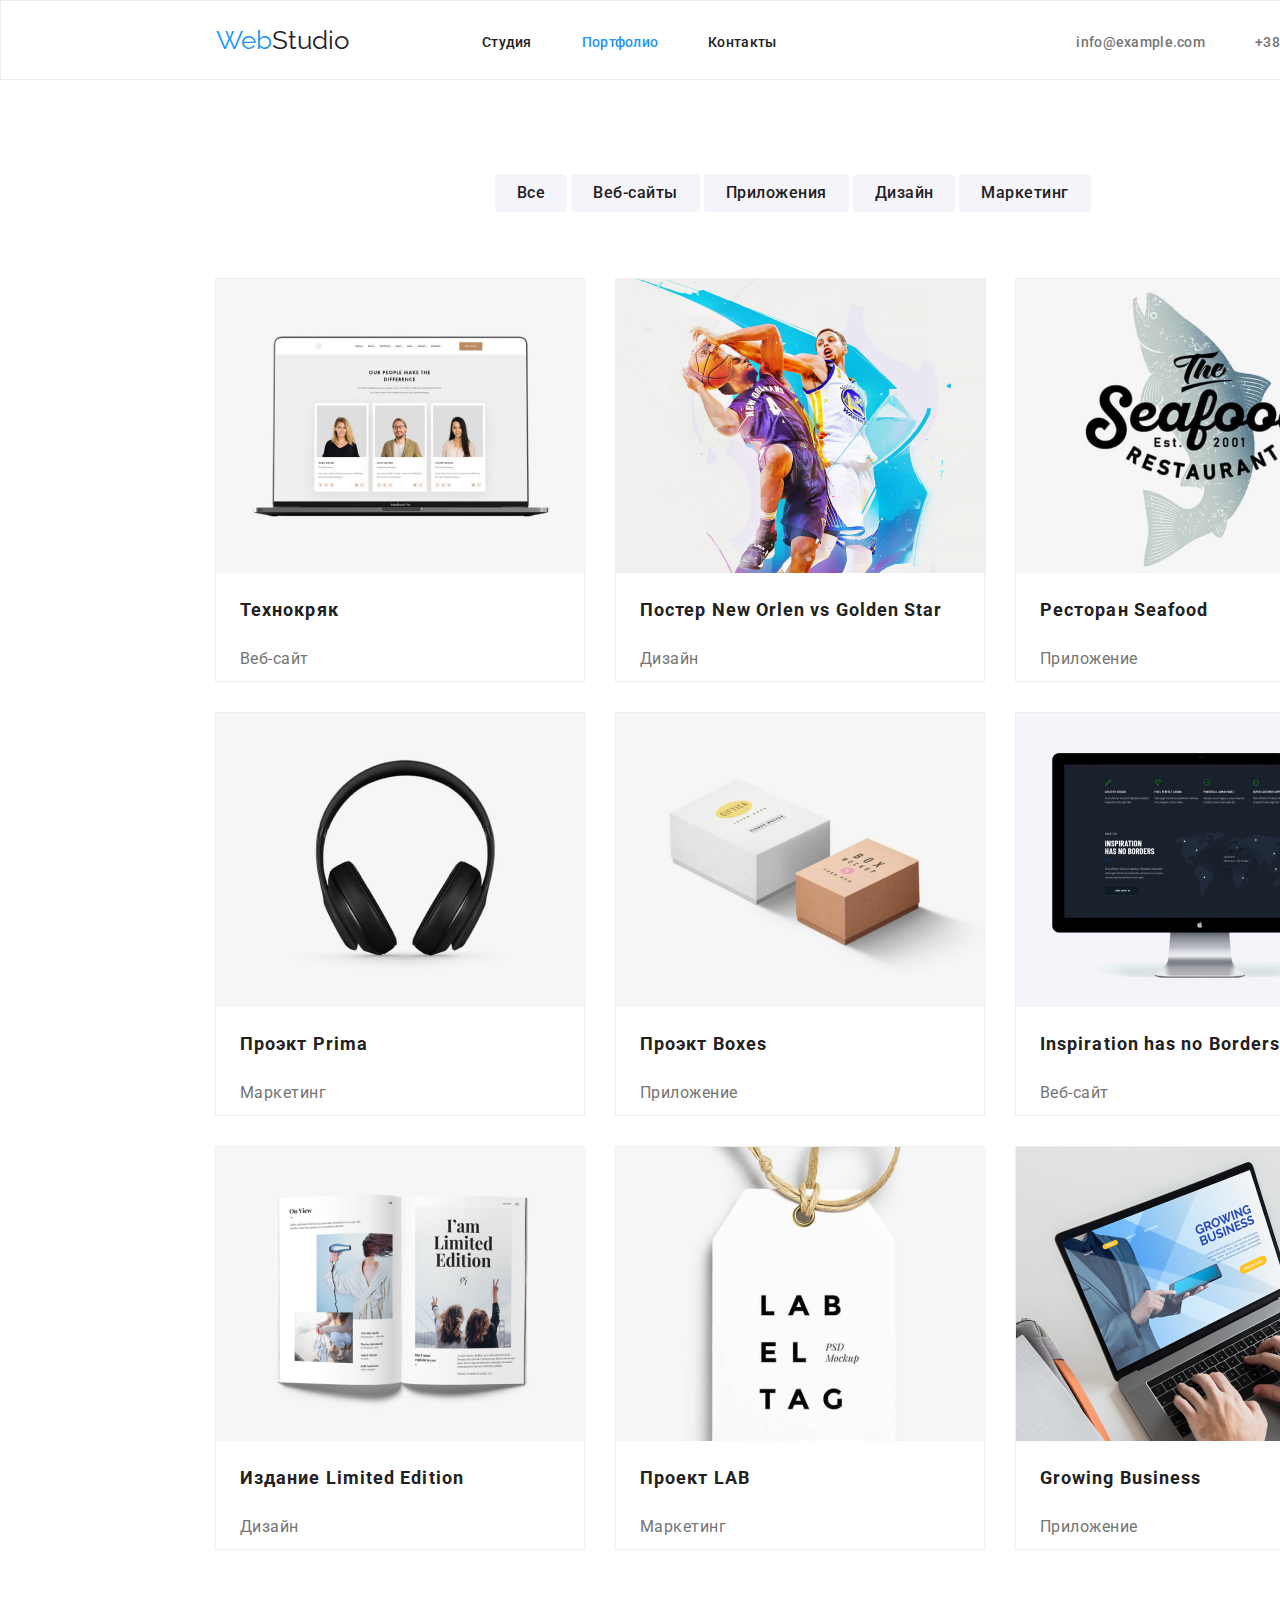
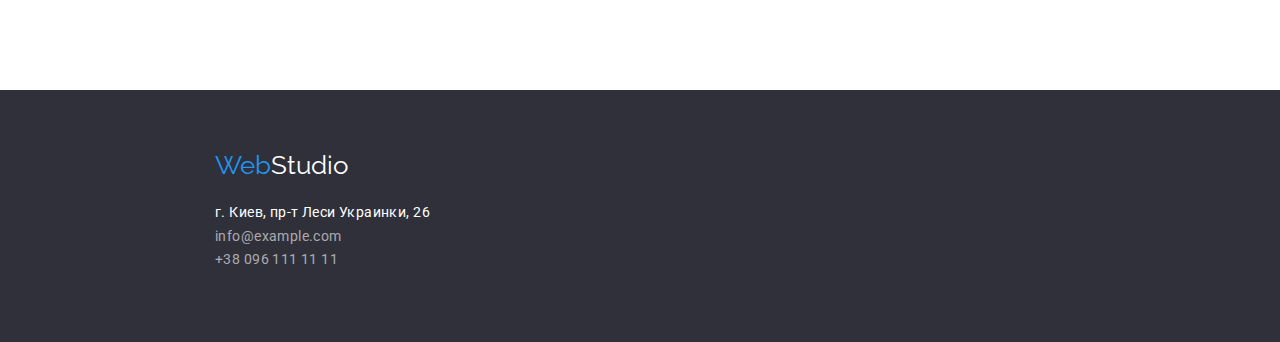
==== portfolio.html @ 8dfb70b3 "Initial commit" ====
<!DOCTYPE html>
<html lang="en">
<head>
    <meta charset="UTF-8">
    <meta http-equiv="X-UA-Compatible" content="IE=edge">
    <meta name="viewport" content="width=device-width, initial-scale=1.0">
    <title>Портфоліо</title>
    <link rel="stylesheet" href="https://cdnjs.cloudflare.com/ajax/libs/modern-normalize/1.0.0/modern-normalize.min.css" />
    <link rel="preconnect" href="https://fonts.googleapis.com">
    <link rel="preconnect" href="https://fonts.gstatic.com" crossorigin>
    <link href="https://fonts.googleapis.com/css2?family=Raleway:wght@700&family=Roboto:wght@400;500;700;900&display=swap"  rel="stylesheet">
    <link rel="stylesheet" href="./css/styles.css">

   </head>


<body>
    <header>
        <nav class="page-nav">
                <a href="" class="page-nav-logo"><span class="logo-web">Web</span><span
                        class="logo-studio">Studio</span></a>
    
                <ul class="nav-list list">
                    <li> <a href="./index.html" class="link">Студия</a></li>
                    <li> <a href="" class="link accent">Портфолио</a></li>
                    <li> <a href="" class="link">Контакты</a></li>
                </ul>
        </nav>
                <ul class="page-header-registration list">
                    <li><a href="mailto:info@example.com" class="mail">info@example.com</a></li>
                    <li><a href="tell:+380961111111" class="tell">+38 096 111 11 11</a></li>
                </ul>
    
    </header>

    <main class="portfolio-main">
       <section>
           <h1 hidden>Портфолио</h1>
        <div class="nav">
            <button type="button" class="nav-button">Все</button>
            <button type="button" class="nav-button">Веб-сайты</button>
            <button type="button" class="nav-button">Приложения</button>
            <button type="button" class="nav-button">Дизайн</button>
            <button type="button" class="nav-button">Маркетинг</button>
        </div>

        <ul class="project-cards list">
                <li>
                <div class="project">
                    <img class="project-photo" src="./images/project1.jpg" alt="Технокряк" width="370" height="294">
                    <h2 class="project-name">Технокряк</h2>
                    <p class="project-about">Веб-сайт</p>
                </div>
                </li>
                <li>
                <div class="project">
                    <img class="project-photo" src="./images/project2.jpg" alt="Poster" width="370" height="294">
                    <h2 class="project-name">Постер New Orlen vs Golden Star</h2>
                    <p class="project-about">Дизайн</p>
                </div>
                </li>
                <li>
                <div class="project">
                    <img class="project-photo" src="./images/project3.jpg" alt="Seafood" width="370" height="294">
                    <h2 class="project-name">Ресторан Seafood</h2>
                    <p class="project-about">Приложение</p>
                </div>
                </li>
                <li>
                <div class="project">
                    <img class="project-photo" src="./images/project4.jpg" alt="Prima" width="370" height="294">
                    <h2 class="project-name">Проэкт Prima</h2>
                    <p class="project-about">Маркетинг</p>
                </div>
                </li>
                <li>
                <div class="project">
                    <img class="project-photo" src="./images/project5.jpg" alt="Boxes" width="370" height="294">
                    <h2 class="project-name">Проэкт Boxes</h2>
                    <p class="project-about">Приложение</p>
                </div>
                </li>
                <li>
                <div class="project">
                    <img class="project-photo" src="./images/project6.jpg" alt="Borders" width="370" height="294">
                    <h2 class="project-name">Inspiration has no Borders</h2>
                    <p class="project-about">Веб-сайт</p>
                </div>
                </li>
                <li>
                <div class="project">
                    <img class="project-photo" src="./images/project7.jpg" alt="Limited Edition" width="370" height="294">
                    <h2 class="project-name">Издание Limited Edition</h2>
                    <p class="project-about">Дизайн</p>
                </div>
                </li>
                <li>
                <div class="project">
                    <img class="project-photo" src="./images/project8.jpg" alt="Lab" width="370" height="294">
                    <h2 class="project-name">Проект LAB</h2>
                    <p class="project-about">Маркетинг</p>
                </div>
                </li>
                <li>
                <div class="project">
                    <img class="project-photo" src="./images/project9.jpg" alt="Growing Business" width="370" height="294">
                    <h2 class="project-name">Growing Business</h2>
                    <p class="project-about">Приложение</p>
                </div>
                </li>
            </ul>
        </section>
    </main>

    <footer>
        <div class="footer">
            <div class="footer-logo">
                <a href="" class="page-nav-logo"><span class="logo-web">Web</span><span
                        class="logo-studio-footer">Studio</span></a>
            </div>
            <address>
                <ul class="footer-list list">
                    <li class="footer-list-adress"><a href="address">г. Киев, пр-т Леси Украинки, 26</a></li>
                    <li class="footer-list-mail"><a href="mailto:info@example.com">info@example.com</a></li>
                    <li class="footer-list-tell"><a href="tel:+380961111111">+38 096 111 11 11</a></li>
                </ul>
            </address>
        </div>
    
    </footer>

</body>
</html>
---- css/styles.css ----
:root {
    --primary-text-color: #757575;
    --title-text-color: #212121;
    --accent-color: #2196f3;
    --bj-color: #ffffff;
    --bj-hero: #2f303a;
    --bj-about: #e5e5e5;
    --bj-team: #f5f4fa;
}

body {
    font-family: "Roboto", sans-serif;
}

header {
    box-sizing: border-box;
    width: 1600px;
    height: 80px;
    border: 1px solid #ECECEC;
    background-color: var(--bj-color);
}

.header:hover,
.header:active,
.hero:focus {
    color: #2196f3;
}

.page-nav {
    display: flex;
    float: left;
}

.logo-web {
    font-family: "Raleway", sans-serif;
    font-size: 26px;
    line-height:1.2;
    color: var(--accent-color);
}

.logo-studio {
    font-family: "Raleway", sans-serif;
    font-size: 26px;
    line-height:1.2;
    color: var(--title-text-color);
}

.list {
    list-style: none;
}

.link,
.mail,
.tell {
    text-decoration: none;
}

.link {
    font-weight: 500;
    font-size: 14px;
    line-height: 1.14;
    letter-spacing: 0.02em;
    margin-right: 50px;
    color: var(--title-text-color);
}

.accent {
    color: var(--accent-color);
}

.mail,
.tell {
    font-weight: 500;
    font-size: 14px;
    line-height:1.14;
    letter-spacing: 0.02em;
    color: var(--primary-text-color);
}

.tell {
    margin-right: 215px;
    margin-left: 50px;
}

.mail {
    margin-left: 210px;
}

.nav-list,
.page-header-registration {
    display: flex;
    text-align: center;
    margin: 0px;
    padding-top: 32px;
}

.page-nav-logo {
    margin: 24px 93px 25px 215px;
}

.page-nav-logo:hover,
.nav-list .link:hover,
.page-header-registration .mail:hover,
.page-header-registration .tell:hover {
    color: var(--accent-color);
}

.page-nav-logo:focus,
.nav-list .link:focus,
.page-header-registration .mail:focus,
.page-header-registration .tell:focus {
    color: var(--accent-color);
}

.page-header-registration .mail,
.page-header-registration .tell {
    cursor: pointer;
}

.page-nav-logo {
    text-decoration: none;
}

.nav-list>li {
    text-decoration: none;
}

.hero {
    display: block;
    flex-direction: column;
    width: 1600px;
    height: 600px;
    background-color: var(--bj-hero);
}

.hero-title {
    text-align: center;
    text-transform: uppercase;
    margin-top: 0px;
    padding-top: 200px;
    font-weight: 900;
    font-size: 44px;
    line-height:1.4;
    letter-spacing: 0.06em;
    color: var(--bj-color);
}

.hero-button {
    width: 200px;
    height: 50px;
    left: 700px;
    top: 430px;
    width: 200px;
    height: 50px;
    margin: 30px 700px 200px 700px;
    border-radius: 4px;
    background: var(--accent-color);
    font-weight: 700;
    font-size: 16px;
    line-height:1.9;
    text-align: center;
    color: var(--bj-color);
}

.hero-button:hover {
    cursor: pointer;
}

.hero-button:focus {
    border-color: var(--bj-color);
}

.about {
    background-color: var(--bj-about);
}

.specifics {
    padding-bottom: 94px;
}

.specifics-list {
    box-sizing: border-box;
    width: 1170px;
    height: 101px;
    display: flex;
    padding-left: 215px;
    padding-right: 215px;
    padding-top: 94px;
}

.specifics-section {
    float: left;
    margin-right: 30px;
}

.specifics-title {
    font-weight: 700;
    font-size: 14px;
    line-height: 1.14;
    letter-spacing: 0.03em;
    text-transform: uppercase;
    color: var(--title-text-color);
}

.specifics-text {
    width: 270px;
    height: 75px;
    margin-top: 10px;
    font-size: 14px;
    line-height: 1.7;
    letter-spacing: 0.03em;
    color: var(--primary-text-color);
}

.works {
    box-sizing: border-box;
    width: 1170px;
    height: 386px;
    padding-left: 200px;
}

.works-title {
    font-weight: 700;
    font-size: 36px;
    line-height: 1.2;
    letter-spacing: 0.03em;
    margin-top: 94px;
    margin-bottom: 50px;
    margin-left: 427px;
    color: var(--title-text-color);
}

.works-list {
    display: flex;
    align-items: center;
    margin: 0;
}

.works-img {
    margin: 0;
    margin-right: 30px;
}

.about-team {
    box-sizing: border-box;
    width: 1600px;
    height: 648px;
    background-color: var(--bj-team);
}

.about-team-title {
    font-weight: 700;
    font-size: 36px;
    line-height: 1.2;
    text-align: center;
    letter-spacing: 0.03em;
    color: var(--title-text-color);
    padding-top: 94px;
}

.team-list {
    display: flex;
    align-items: center;
    margin: 0;
    padding-left: 215px;
}

.person-card {
    box-sizing: border-box;
    width: 270px;
    height: 368px;
    background-color: var(--bj-color);
    border-radius: 0px 0px 4px 4px;
    box-shadow: 0px 1px 3px rgba(0, 0, 0, 0.12), 0px 1px 1px rgba(0, 0, 0, 0.14),
        0px 2px 1px rgba(0, 0, 0, 0.2);
    margin-right: 30px;
}

.team-name {
    font-weight: 500;
    font-size: 16px;
    line-height: 1.2;
    text-align: center;
    letter-spacing: 0.03em;
    color: var(--title-text-color);
    margin-top: 30px;
    margin-bottom: 0px;
}

.team-position {
    font-size: 16px;
    line-height: 1.2;
    text-align: center;
    letter-spacing: 0.03em;
    color: var(--primary-text-color);
    margin-top: 10px;
}

.footer {
    box-sizing: border-box;
    width: 1600px;
    height: 252px;
    background-color: var(--bj-hero);
}

.footer-logo {
    padding-top: 60px;
}

.logo-studio-footer {
    font-family: "Raleway", sans-serif;
    font-size: 26px;
    line-height: 1.2;
    color: var(--bj-color);
}

.footer-list {
    margin: 0;
    padding-left: 215px;
    padding-top: 20px;
    text-decoration: none;
}

.footer-list-adress > a{
    font-style: normal;
    font-weight: 400;
    font-size: 14px;
    line-height: 1.7;
    letter-spacing: 0.03em;
    text-decoration: none;
    margin-top: 20px;
    color: var(--bj-color);
    }

.footer-list-mail > a{
    font-style: normal;
    font-weight: 400;
    font-size: 14px;
    line-height: 1.7;    
    letter-spacing: 0.03em;
    color: rgba(255, 255, 255, 0.6);
    text-decoration: none;
    padding-top: 9px;
}

.footer-list-tell > a {
    font-style: normal;
    font-weight: 400;
    font-size: 14px;
    line-height: 1.7;
    letter-spacing: 0.03em;
    color: rgba(255, 255, 255, 0.6);
    text-decoration: none;
    padding-top: 9px;
}

.footer-list-mail > a:hover,
.footer-list-tell > a:hover,
.footer-list-mail > a:focus,
.footer-list-tell > a:focus {
    color: var(--accent-color);
}

.portfolio-main {
    box-sizing: border-box;
    width: 1445px;
    margin: 0px 0px;
    padding-left: 215px;
}

.nav {
    margin: 0;
  padding-top: 94px;
  padding-left: 280px;
  padding-bottom: 50px;
}

.nav-button {
    font-weight: 500;
    font-size: 16px;
    line-height: 1.6;
    text-align: center;
    letter-spacing: 0.03em;
    color: var(--title-text-color);
    background-color: var(--bj-team);
    border-radius: 4px;
    border: none;
    padding: 6px 22px;
}

.nav-button:hover,
.nav-button:focus {
    cursor: pointer;
    color: var(--bj-color);
    background-color: var(--accent-color);
    box-shadow: 0px 3px 1px rgba(0, 0, 0, 0.1),
    0px 1px 2px rgba(0, 0, 0, 0.08),
    0px 2px 2px rgba(0, 0, 0, 0.12);
}

.project-cards {
    box-sizing: border-box;
    width: 1170;
    display: flex;
    flex-wrap: wrap;
    padding-left: 0;
    padding-bottom: 94px;
    display: flex;
}

.project-cards > li {
    padding-right: 30px;
    padding-bottom: 30px;
}

.project {
    box-sizing: border-box;
    width: 370px;
    height: 404px;
    border: 1px solid #EEEEEE;
    background-color: var(--bj-color);
    margin: 0;
    
}

.project-photo {
    margin: 0;
}

.project-name {
    font-weight: 700;
    font-size: 18px;
    line-height: 2;    
    letter-spacing: 0.06em;
    margin-left: 24px;
    color: var(--title-text-color);
}

.project-about {
    font-size: 16px;
    line-height: 1.9;
    letter-spacing: 0.03em;
    color: var(--primary-text-color);
    margin-left: 24px;
}
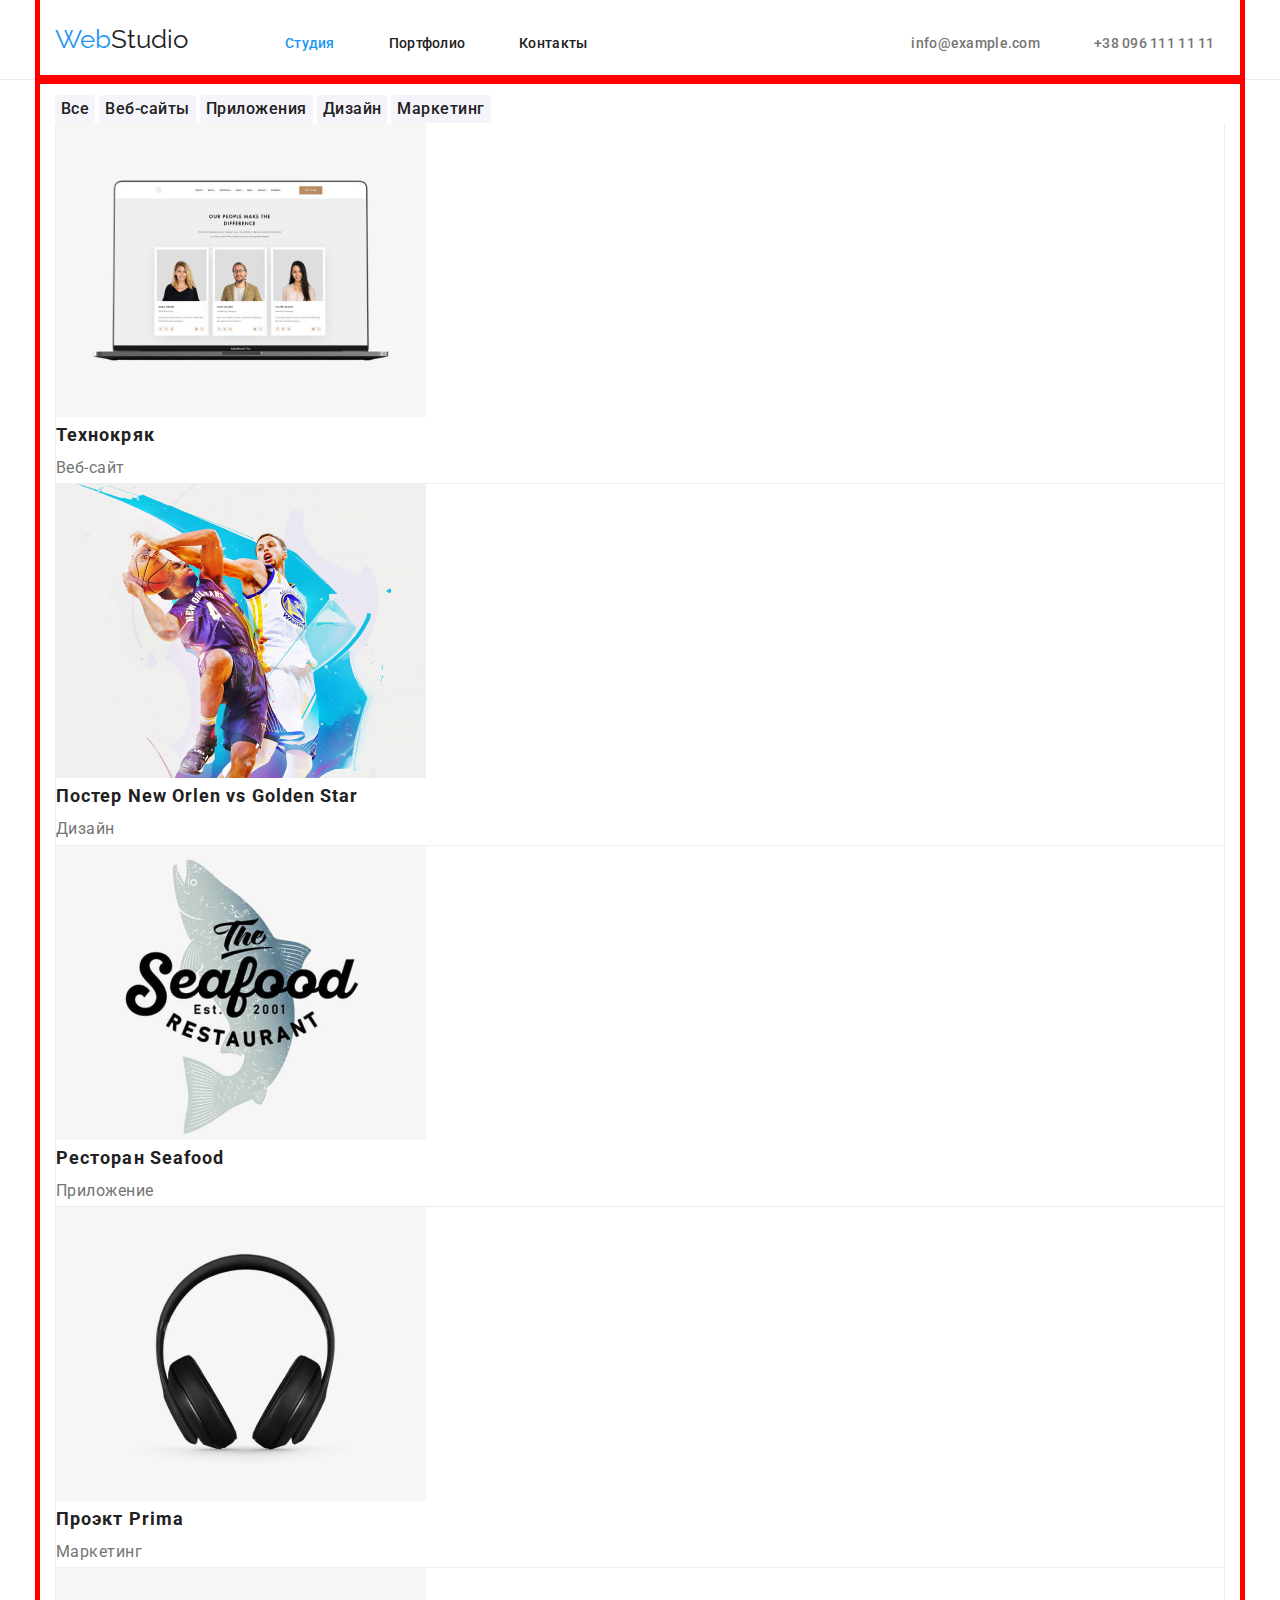
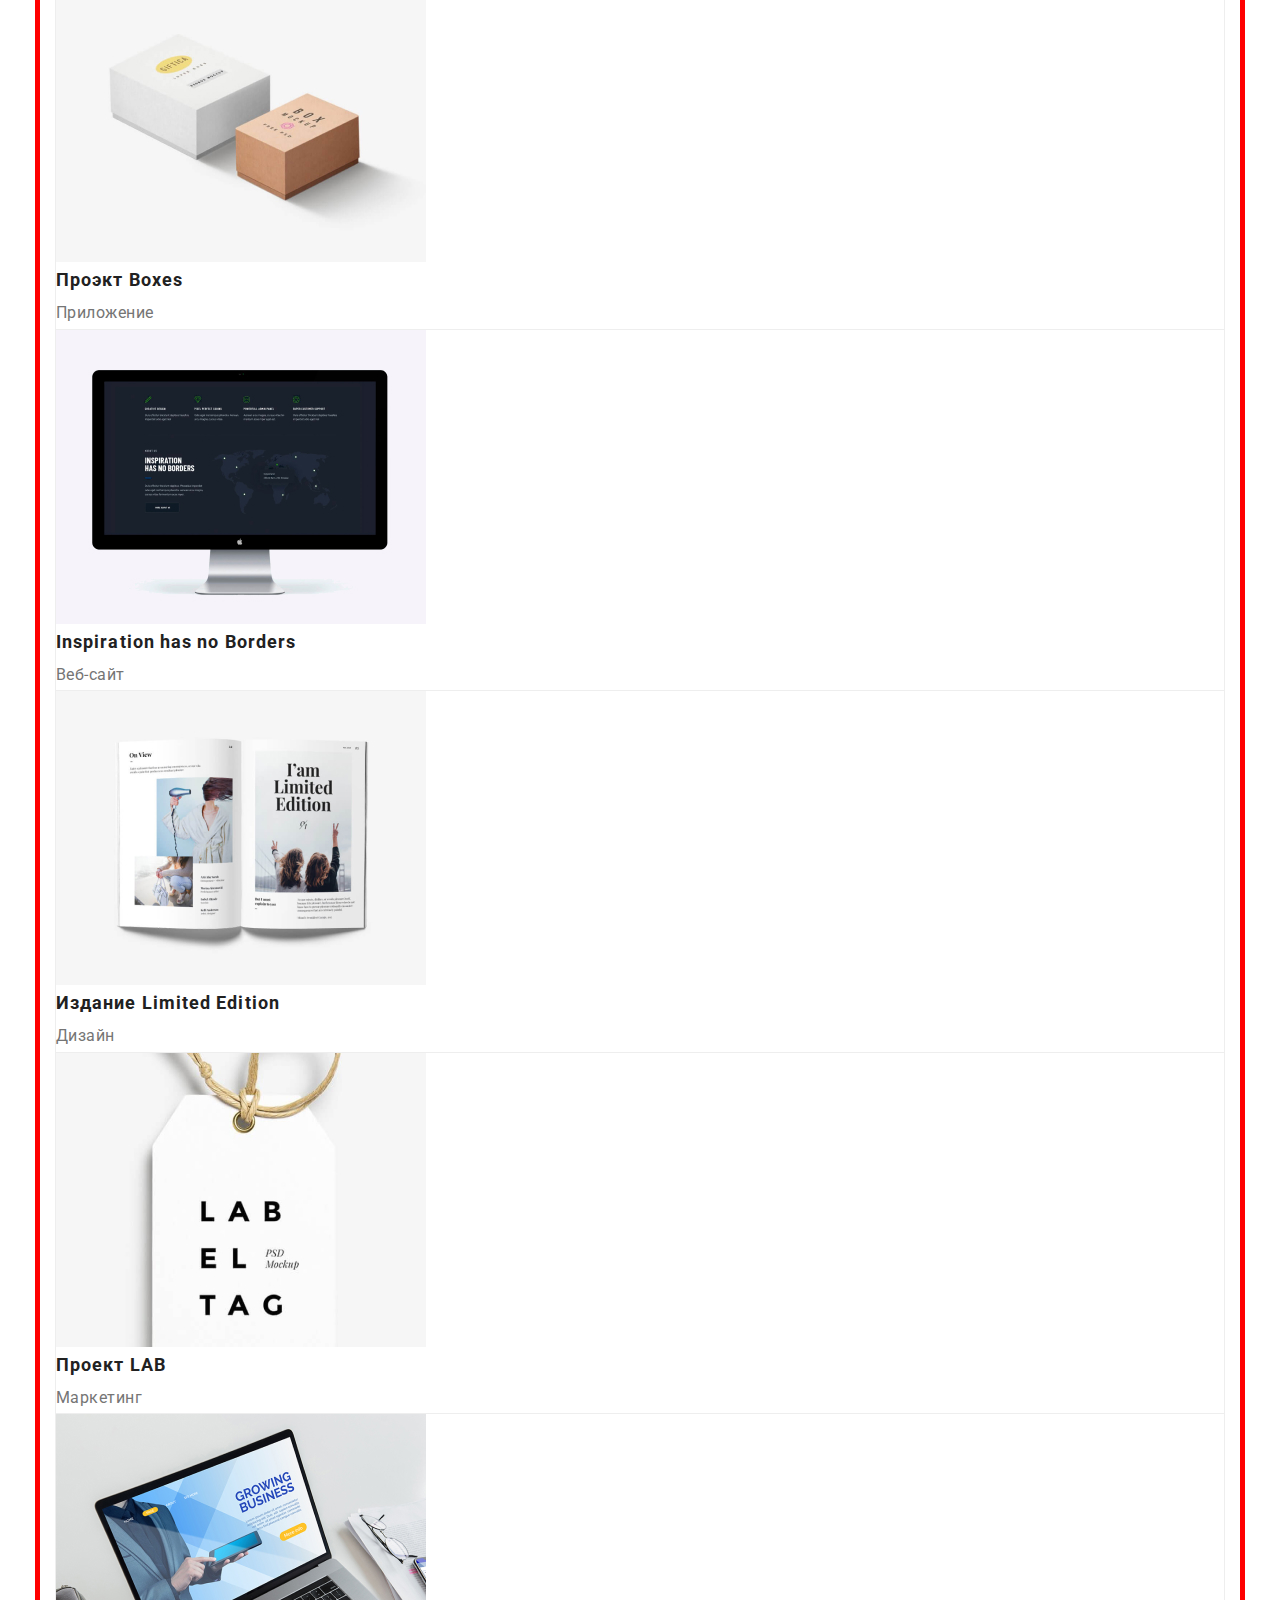
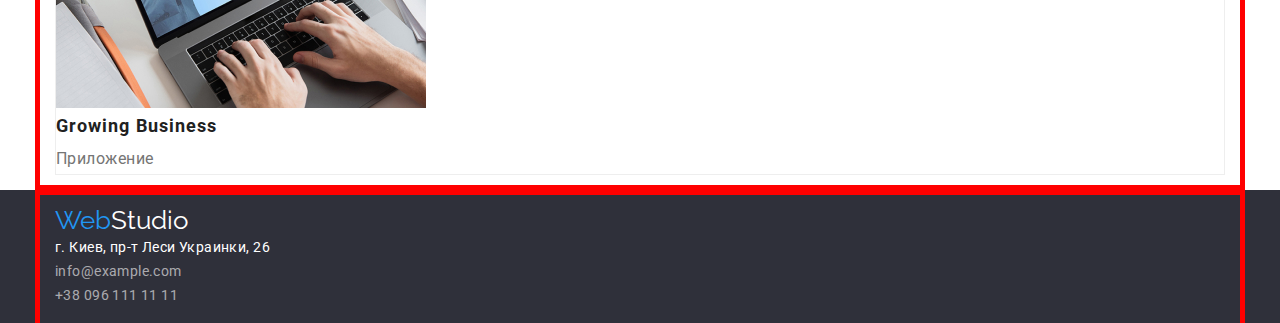
==== commit 35d65342: "update" ====
--- a/portfolio.html
+++ b/portfolio.html
@@ -1,5 +1,5 @@
 <!DOCTYPE html>
-<html lang="en">
+<html lang="ru">
 <head>
     <meta charset="UTF-8">
     <meta http-equiv="X-UA-Compatible" content="IE=edge">
@@ -15,25 +15,26 @@
 
 
 <body>
-    <header>
+<header>
+    <div class="header container">
         <nav class="page-nav">
-                <a href="" class="page-nav-logo"><span class="logo-web">Web</span><span
-                        class="logo-studio">Studio</span></a>
-    
-                <ul class="nav-list list">
-                    <li> <a href="./index.html" class="link">Студия</a></li>
-                    <li> <a href="" class="link accent">Портфолио</a></li>
-                    <li> <a href="" class="link">Контакты</a></li>
-                </ul>
+            <a href="" class="page-nav-logo"><span class="logo-web">Web</span><span
+                    class="logo-studio">Studio</span></a>
+
+            <ul class="nav-list list">
+                <li> <a href="./index.html" class="link accent">Студия</a></li>
+                <li> <a href="./portfolio.html" class="link">Портфолио</a></li>
+                <li> <a href="" class="link">Контакты</a></li>
+            </ul>
         </nav>
-                <ul class="page-header-registration list">
-                    <li><a href="mailto:info@example.com" class="mail">info@example.com</a></li>
-                    <li><a href="tell:+380961111111" class="tell">+38 096 111 11 11</a></li>
-                </ul>
-    
-    </header>
+        <ul class="page-header-registration list">
+            <li><a href="mailto:info@example.com" class="mail">info@example.com</a></li>
+            <li><a href="tell:+380961111111" class="tell">+38 096 111 11 11</a></li>
+        </ul>
+    </div>
+</header>
 
-    <main class="portfolio-main">
+    <main class="portfolio-main container">
        <section>
            <h1 hidden>Портфолио</h1>
         <div class="nav">
@@ -43,7 +44,6 @@
             <button type="button" class="nav-button">Дизайн</button>
             <button type="button" class="nav-button">Маркетинг</button>
         </div>
-
         <ul class="project-cards list">
                 <li>
                 <div class="project">
@@ -55,56 +55,56 @@
                 <li>
                 <div class="project">
                     <img class="project-photo" src="./images/project2.jpg" alt="Poster" width="370" height="294">
-                    <h2 class="project-name">Постер New Orlen vs Golden Star</h2>
+                    <h2 class="project-name">Постер <span lang="en">New Orlen vs Golden Star</span></h2>
                     <p class="project-about">Дизайн</p>
                 </div>
                 </li>
                 <li>
                 <div class="project">
                     <img class="project-photo" src="./images/project3.jpg" alt="Seafood" width="370" height="294">
-                    <h2 class="project-name">Ресторан Seafood</h2>
+                    <h2 class="project-name">Ресторан <span lang="en">Seafood</span></h2>
                     <p class="project-about">Приложение</p>
                 </div>
                 </li>
                 <li>
                 <div class="project">
                     <img class="project-photo" src="./images/project4.jpg" alt="Prima" width="370" height="294">
-                    <h2 class="project-name">Проэкт Prima</h2>
+                    <h2 class="project-name">Проэкт <span lang="en">Prima</span></h2>
                     <p class="project-about">Маркетинг</p>
                 </div>
                 </li>
                 <li>
                 <div class="project">
                     <img class="project-photo" src="./images/project5.jpg" alt="Boxes" width="370" height="294">
-                    <h2 class="project-name">Проэкт Boxes</h2>
+                    <h2 class="project-name">Проэкт <span lang="en"> Boxes</span></h2>
                     <p class="project-about">Приложение</p>
                 </div>
                 </li>
                 <li>
                 <div class="project">
                     <img class="project-photo" src="./images/project6.jpg" alt="Borders" width="370" height="294">
-                    <h2 class="project-name">Inspiration has no Borders</h2>
+                    <h2 class="project-name" lang="en">Inspiration has no Borders</h2>
                     <p class="project-about">Веб-сайт</p>
                 </div>
                 </li>
                 <li>
                 <div class="project">
                     <img class="project-photo" src="./images/project7.jpg" alt="Limited Edition" width="370" height="294">
-                    <h2 class="project-name">Издание Limited Edition</h2>
+                    <h2 class="project-name">Издание <span lang="en">Limited Edition</span></h2>
                     <p class="project-about">Дизайн</p>
                 </div>
                 </li>
                 <li>
                 <div class="project">
                     <img class="project-photo" src="./images/project8.jpg" alt="Lab" width="370" height="294">
-                    <h2 class="project-name">Проект LAB</h2>
+                    <h2 class="project-name">Проект <span lang="en">LAB</span></h2>
                     <p class="project-about">Маркетинг</p>
                 </div>
                 </li>
                 <li>
                 <div class="project">
                     <img class="project-photo" src="./images/project9.jpg" alt="Growing Business" width="370" height="294">
-                    <h2 class="project-name">Growing Business</h2>
+                    <h2 class="project-name" lang="en">Growing Business</h2>
                     <p class="project-about">Приложение</p>
                 </div>
                 </li>
@@ -113,10 +113,10 @@
     </main>
 
     <footer>
-        <div class="footer">
+        <div class="footer container">
             <div class="footer-logo">
-                <a href="" class="page-nav-logo"><span class="logo-web">Web</span><span
-                        class="logo-studio-footer">Studio</span></a>
+                <a href="" class="page-nav-logo"><span class="logo-web" lang="en">Web</span><span
+                        class="logo-studio-footer" lang="en">Studio</span></a>
             </div>
             <address>
                 <ul class="footer-list list">
--- a/css/styles.css
+++ b/css/styles.css
@@ -8,27 +8,51 @@
     --bj-team: #f5f4fa;
 }
 
+.visually-hidden {
+    clip: rect(0 0 0 0);
+    clip-path: inset(50%);
+    height: 1px;
+    overflow: hidden;
+    position: absolute;
+    white-space: nowrap;
+    width: 1px;
+}
+img {
+    display: block;
+    max-width: 100%;
+    height: auto;
+}
+
+h1, h2, h3, h4, p {
+    margin: 0;
+}
+
 body {
     font-family: "Roboto", sans-serif;
+    justify-content: center;
+    align-items: baseline;
 }
 
 header {
-    box-sizing: border-box;
-    width: 1600px;
-    height: 80px;
-    border: 1px solid #ECECEC;
+    border-bottom: 1px solid #ECECEC;
     background-color: var(--bj-color);
-}
-
-.header:hover,
-.header:active,
-.hero:focus {
-    color: #2196f3;
+    }
+
+.container {
+    width: 1200px;
+    padding: 15px;
+    outline: 5px solid red;
+    align-items: center;
+    margin-left: auto;
+    margin-right: auto;
+}
+.header {
+    padding-top: 24px;
+    padding-bottom: 24px;
 }
 
 .page-nav {
-    display: flex;
-    float: left;
+    display: inline-block;
 }
 
 .logo-web {
@@ -47,6 +71,8 @@
 
 .list {
     list-style: none;
+    margin: 0;
+    padding: 0;
 }
 
 .link,
@@ -58,9 +84,8 @@
 .link {
     font-weight: 500;
     font-size: 14px;
-    line-height: 1.14;
+    line-height: 16px;
     letter-spacing: 0.02em;
-    margin-right: 50px;
     color: var(--title-text-color);
 }
 
@@ -77,25 +102,18 @@
     color: var(--primary-text-color);
 }
 
-.tell {
-    margin-right: 215px;
-    margin-left: 50px;
-}
-
-.mail {
-    margin-left: 210px;
-}
-
 .nav-list,
 .page-header-registration {
-    display: flex;
-    text-align: center;
-    margin: 0px;
-    padding-top: 32px;
-}
-
-.page-nav-logo {
-    margin: 24px 93px 25px 215px;
+    display: inline-block;
+}
+
+.nav-list {
+    margin-left: 93px;
+    margin-right: 270px;
+}
+
+.page-header-registration .mail {
+    padding-right: 50px;
 }
 
 .page-nav-logo:hover,
@@ -115,29 +133,30 @@
 .page-header-registration .mail,
 .page-header-registration .tell {
     cursor: pointer;
-}
+    }
 
 .page-nav-logo {
     text-decoration: none;
 }
 
 .nav-list>li {
-    text-decoration: none;
+    display: inline;
+    text-decoration: none;
+    margin-right: 50px;
+}
+
+.page-header-registration > li {
+    display: inline;
 }
 
 .hero {
-    display: block;
-    flex-direction: column;
-    width: 1600px;
-    height: 600px;
+    padding-top: 200px;
     background-color: var(--bj-hero);
 }
 
 .hero-title {
     text-align: center;
     text-transform: uppercase;
-    margin-top: 0px;
-    padding-top: 200px;
     font-weight: 900;
     font-size: 44px;
     line-height:1.4;
@@ -148,11 +167,6 @@
 .hero-button {
     width: 200px;
     height: 50px;
-    left: 700px;
-    top: 430px;
-    width: 200px;
-    height: 50px;
-    margin: 30px 700px 200px 700px;
     border-radius: 4px;
     background: var(--accent-color);
     font-weight: 700;
@@ -164,6 +178,7 @@
 
 .hero-button:hover {
     cursor: pointer;
+    background-color: ;
 }
 
 .hero-button:focus {
@@ -175,22 +190,14 @@
 }
 
 .specifics {
-    padding-bottom: 94px;
 }
 
 .specifics-list {
-    box-sizing: border-box;
-    width: 1170px;
-    height: 101px;
-    display: flex;
-    padding-left: 215px;
-    padding-right: 215px;
-    padding-top: 94px;
+
 }
 
 .specifics-section {
-    float: left;
-    margin-right: 30px;
+  
 }
 
 .specifics-title {
@@ -204,19 +211,10 @@
 
 .specifics-text {
     width: 270px;
-    height: 75px;
-    margin-top: 10px;
     font-size: 14px;
     line-height: 1.7;
     letter-spacing: 0.03em;
     color: var(--primary-text-color);
-}
-
-.works {
-    box-sizing: border-box;
-    width: 1170px;
-    height: 386px;
-    padding-left: 200px;
 }
 
 .works-title {
@@ -224,27 +222,17 @@
     font-size: 36px;
     line-height: 1.2;
     letter-spacing: 0.03em;
-    margin-top: 94px;
-    margin-bottom: 50px;
-    margin-left: 427px;
     color: var(--title-text-color);
 }
 
 .works-list {
-    display: flex;
-    align-items: center;
-    margin: 0;
+
 }
 
 .works-img {
-    margin: 0;
-    margin-right: 30px;
 }
 
 .about-team {
-    box-sizing: border-box;
-    width: 1600px;
-    height: 648px;
     background-color: var(--bj-team);
 }
 
@@ -255,14 +243,10 @@
     text-align: center;
     letter-spacing: 0.03em;
     color: var(--title-text-color);
-    padding-top: 94px;
 }
 
 .team-list {
-    display: flex;
-    align-items: center;
-    margin: 0;
-    padding-left: 215px;
+
 }
 
 .person-card {
@@ -273,7 +257,6 @@
     border-radius: 0px 0px 4px 4px;
     box-shadow: 0px 1px 3px rgba(0, 0, 0, 0.12), 0px 1px 1px rgba(0, 0, 0, 0.14),
         0px 2px 1px rgba(0, 0, 0, 0.2);
-    margin-right: 30px;
 }
 
 .team-name {
@@ -293,18 +276,13 @@
     text-align: center;
     letter-spacing: 0.03em;
     color: var(--primary-text-color);
-    margin-top: 10px;
-}
-
-.footer {
-    box-sizing: border-box;
-    width: 1600px;
-    height: 252px;
+}
+
+footer {
     background-color: var(--bj-hero);
 }
 
 .footer-logo {
-    padding-top: 60px;
 }
 
 .logo-studio-footer {
@@ -315,9 +293,6 @@
 }
 
 .footer-list {
-    margin: 0;
-    padding-left: 215px;
-    padding-top: 20px;
     text-decoration: none;
 }
 
@@ -328,7 +303,6 @@
     line-height: 1.7;
     letter-spacing: 0.03em;
     text-decoration: none;
-    margin-top: 20px;
     color: var(--bj-color);
     }
 
@@ -340,7 +314,6 @@
     letter-spacing: 0.03em;
     color: rgba(255, 255, 255, 0.6);
     text-decoration: none;
-    padding-top: 9px;
 }
 
 .footer-list-tell > a {
@@ -351,7 +324,6 @@
     letter-spacing: 0.03em;
     color: rgba(255, 255, 255, 0.6);
     text-decoration: none;
-    padding-top: 9px;
 }
 
 .footer-list-mail > a:hover,
@@ -362,17 +334,10 @@
 }
 
 .portfolio-main {
-    box-sizing: border-box;
-    width: 1445px;
-    margin: 0px 0px;
-    padding-left: 215px;
+  
 }
 
 .nav {
-    margin: 0;
-  padding-top: 94px;
-  padding-left: 280px;
-  padding-bottom: 50px;
 }
 
 .nav-button {
@@ -385,7 +350,6 @@
     background-color: var(--bj-team);
     border-radius: 4px;
     border: none;
-    padding: 6px 22px;
 }
 
 .nav-button:hover,
@@ -400,31 +364,25 @@
 
 .project-cards {
     box-sizing: border-box;
-    width: 1170;
-    display: flex;
-    flex-wrap: wrap;
-    padding-left: 0;
-    padding-bottom: 94px;
-    display: flex;
+
 }
 
 .project-cards > li {
-    padding-right: 30px;
-    padding-bottom: 30px;
+
 }
 
 .project {
     box-sizing: border-box;
-    width: 370px;
-    height: 404px;
-    border: 1px solid #EEEEEE;
+    border-bottom: 1px solid #EEEEEE;
+    border-right: 1px solid #EEEEEE;
+    border-left: 1px solid #EEEEEE;
     background-color: var(--bj-color);
-    margin: 0;
+   
     
 }
 
 .project-photo {
-    margin: 0;
+display: flex;
 }
 
 .project-name {
@@ -432,7 +390,6 @@
     font-size: 18px;
     line-height: 2;    
     letter-spacing: 0.06em;
-    margin-left: 24px;
     color: var(--title-text-color);
 }
 
@@ -441,5 +398,4 @@
     line-height: 1.9;
     letter-spacing: 0.03em;
     color: var(--primary-text-color);
-    margin-left: 24px;
 }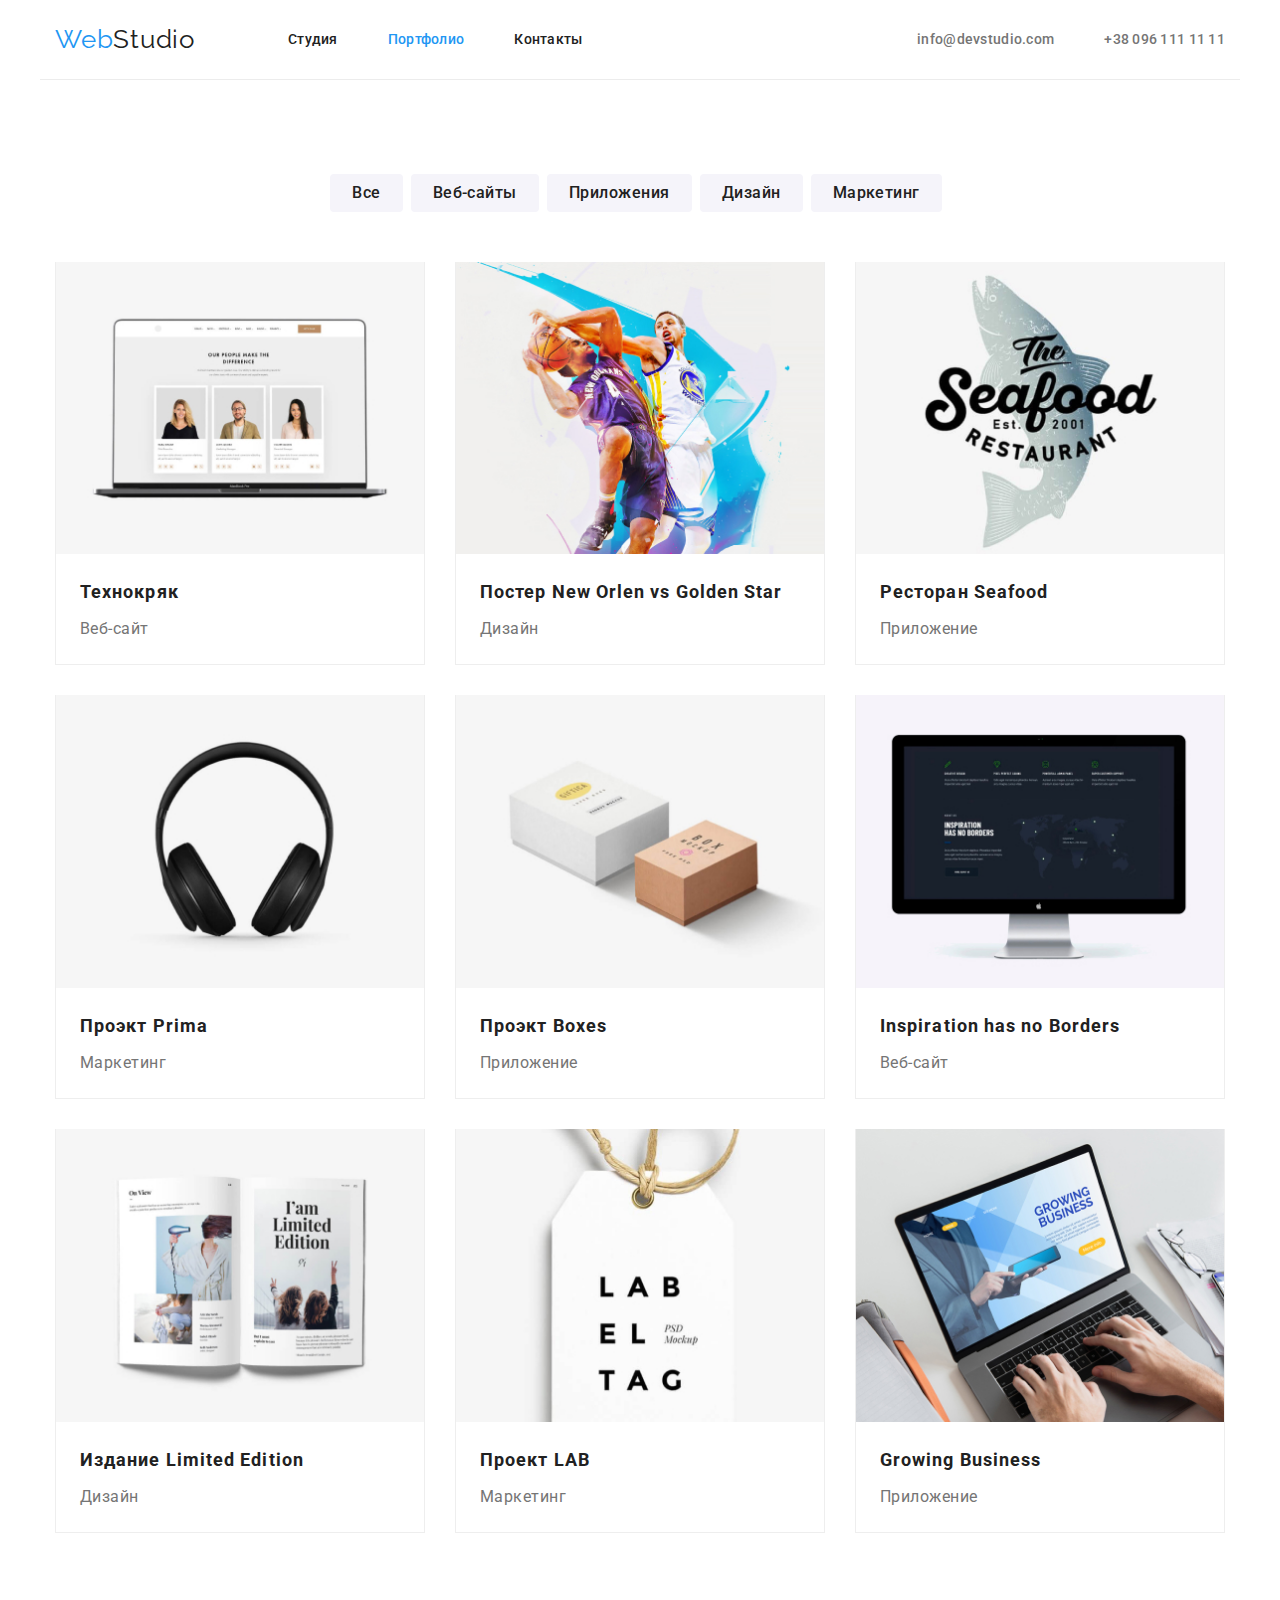
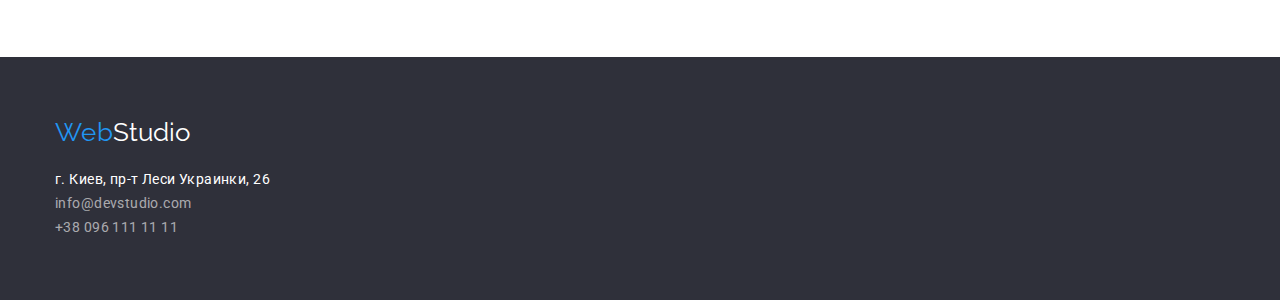
==== commit cb3cca5c: "update HW03" ====
--- a/portfolio.html
+++ b/portfolio.html
@@ -22,21 +22,21 @@
                     class="logo-studio">Studio</span></a>
 
             <ul class="nav-list list">
-                <li> <a href="./index.html" class="link accent">Студия</a></li>
-                <li> <a href="./portfolio.html" class="link">Портфолио</a></li>
+                <li> <a href="./index.html" class="link">Студия</a></li>
+                <li> <a href="./portfolio.html" class="link accent">Портфолио</a></li>
                 <li> <a href="" class="link">Контакты</a></li>
             </ul>
         </nav>
         <ul class="page-header-registration list">
-            <li><a href="mailto:info@example.com" class="mail">info@example.com</a></li>
+            <li><a href="mailto:info@devstudio.com" class="mail">info@devstudio.com</a></li>
             <li><a href="tell:+380961111111" class="tell">+38 096 111 11 11</a></li>
         </ul>
     </div>
 </header>
 
-    <main class="portfolio-main container">
-       <section>
-           <h1 hidden>Портфолио</h1>
+    <main>
+       <section class="section container">
+           <h1 class="visually-hidden">Портфолио</h1>
         <div class="nav">
             <button type="button" class="nav-button">Все</button>
             <button type="button" class="nav-button">Веб-сайты</button>
@@ -53,7 +53,7 @@
                 </div>
                 </li>
                 <li>
-                <div class="project">
+                <div class="project centr">
                     <img class="project-photo" src="./images/project2.jpg" alt="Poster" width="370" height="294">
                     <h2 class="project-name">Постер <span lang="en">New Orlen vs Golden Star</span></h2>
                     <p class="project-about">Дизайн</p>
@@ -74,7 +74,7 @@
                 </div>
                 </li>
                 <li>
-                <div class="project">
+                <div class="project centr">
                     <img class="project-photo" src="./images/project5.jpg" alt="Boxes" width="370" height="294">
                     <h2 class="project-name">Проэкт <span lang="en"> Boxes</span></h2>
                     <p class="project-about">Приложение</p>
@@ -95,7 +95,7 @@
                 </div>
                 </li>
                 <li>
-                <div class="project">
+                <div class="project centr">
                     <img class="project-photo" src="./images/project8.jpg" alt="Lab" width="370" height="294">
                     <h2 class="project-name">Проект <span lang="en">LAB</span></h2>
                     <p class="project-about">Маркетинг</p>
@@ -121,7 +121,7 @@
             <address>
                 <ul class="footer-list list">
                     <li class="footer-list-adress"><a href="address">г. Киев, пр-т Леси Украинки, 26</a></li>
-                    <li class="footer-list-mail"><a href="mailto:info@example.com">info@example.com</a></li>
+                    <li class="footer-list-mail"><a href="mailto:info@devstudio.com">info@devstudio.com</a></li>
                     <li class="footer-list-tell"><a href="tel:+380961111111">+38 096 111 11 11</a></li>
                 </ul>
             </address>
--- a/css/styles.css
+++ b/css/styles.css
@@ -17,6 +17,12 @@
     white-space: nowrap;
     width: 1px;
 }
+
+.section {
+    padding-top: 94px;
+    padding-bottom: 94px;
+}
+
 img {
     display: block;
     max-width: 100%;
@@ -33,40 +39,44 @@
     align-items: baseline;
 }
 
-header {
+.header {
+    display: flex;
+    align-items: center;
     border-bottom: 1px solid #ECECEC;
     background-color: var(--bj-color);
+    padding-top: 24px;
+    padding-bottom: 24px;
     }
 
 .container {
     width: 1200px;
-    padding: 15px;
-    outline: 5px solid red;
+    padding-left: 15px;
+    padding-right: 15px;
     align-items: center;
     margin-left: auto;
     margin-right: auto;
 }
-.header {
-    padding-top: 24px;
-    padding-bottom: 24px;
-}
 
 .page-nav {
-    display: inline-block;
+    display: flex;
+    align-items: center;
 }
 
 .logo-web {
-    font-family: "Raleway", sans-serif;
-    font-size: 26px;
-    line-height:1.2;
-    color: var(--accent-color);
+        font-family: "Raleway",
+        sans-serif;
+        font-size: 26px;
+        line-height: 1.19;
+        letter-spacing: 0.03em;
+        color: var(--accent-color);
 }
 
 .logo-studio {
-    font-family: "Raleway", sans-serif;
-    font-size: 26px;
-    line-height:1.2;
-    color: var(--title-text-color);
+        font-family: "Raleway", sans-serif;
+        font-size: 26px;
+        line-height: 1.19;
+        letter-spacing: 0.03em;
+        color: var(--title-text-color);
 }
 
 .list {
@@ -81,12 +91,14 @@
     text-decoration: none;
 }
 
+
 .link {
     font-weight: 500;
     font-size: 14px;
-    line-height: 16px;
+    line-height: 1.14;
     letter-spacing: 0.02em;
     color: var(--title-text-color);
+    padding-right: 50px;
 }
 
 .accent {
@@ -102,18 +114,25 @@
     color: var(--primary-text-color);
 }
 
-.nav-list,
+.mail{
+    margin-right: 50px;
+}
+
+.nav-list {
+    display: flex;
+    align-items: center;
+    margin-left: 93px;
+}
+
+.nav.list .link {
+    display: flex;
+    align-items: center;
+}
+
 .page-header-registration {
-    display: inline-block;
-}
-
-.nav-list {
-    margin-left: 93px;
-    margin-right: 270px;
-}
-
-.page-header-registration .mail {
-    padding-right: 50px;
+display: flex;
+align-items: center;
+margin-left: auto;
 }
 
 .page-nav-logo:hover,
@@ -139,18 +158,9 @@
     text-decoration: none;
 }
 
-.nav-list>li {
-    display: inline;
-    text-decoration: none;
-    margin-right: 50px;
-}
-
-.page-header-registration > li {
-    display: inline;
-}
-
 .hero {
     padding-top: 200px;
+    padding-bottom: 200px;
     background-color: var(--bj-hero);
 }
 
@@ -165,10 +175,16 @@
 }
 
 .hero-button {
+    display: block;
+   justify-content: center;
+   margin-left: auto;
+   margin-right: auto;
+   margin-top: 30px;
     width: 200px;
     height: 50px;
     border-radius: 4px;
     background: var(--accent-color);
+    box-shadow: 0px 4px 4px rgba(0, 0, 0, 0.15);
     font-weight: 700;
     font-size: 16px;
     line-height:1.9;
@@ -178,26 +194,26 @@
 
 .hero-button:hover {
     cursor: pointer;
-    background-color: ;
 }
 
 .hero-button:focus {
     border-color: var(--bj-color);
 }
 
-.about {
-    background-color: var(--bj-about);
-}
-
 .specifics {
+   padding-top: 94px;
+   padding-bottom: 94px;
 }
 
 .specifics-list {
-
+    display: flex;
+    align-items: center;
+    margin-left: auto;
+    margin-right: auto;
 }
 
 .specifics-section {
-  
+padding-right: 30px;
 }
 
 .specifics-title {
@@ -207,6 +223,7 @@
     letter-spacing: 0.03em;
     text-transform: uppercase;
     color: var(--title-text-color);
+    margin-bottom: 10px;
 }
 
 .specifics-text {
@@ -217,7 +234,12 @@
     color: var(--primary-text-color);
 }
 
+.works {
+    padding-bottom: 94px;
+}
+
 .works-title {
+    text-align: center;
     font-weight: 700;
     font-size: 36px;
     line-height: 1.2;
@@ -226,12 +248,21 @@
 }
 
 .works-list {
+display: flex;
+align-items: center;
+justify-content: space-between;
+margin-top: 50px;
 
 }
 
 .works-img {
-}
-
+    max-width: 370px;
+}
+
+
+.about {
+    background-color: var(--bj-about);
+}
 .about-team {
     background-color: var(--bj-team);
 }
@@ -246,7 +277,10 @@
 }
 
 .team-list {
-
+display: flex;
+align-items: center;
+justify-content: space-between;
+margin-top: 50px;
 }
 
 .person-card {
@@ -280,9 +314,8 @@
 
 footer {
     background-color: var(--bj-hero);
-}
-
-.footer-logo {
+    padding-top: 60px;
+    padding-bottom: 60px;
 }
 
 .logo-studio-footer {
@@ -294,6 +327,7 @@
 
 .footer-list {
     text-decoration: none;
+    margin-top: 20px;
 }
 
 .footer-list-adress > a{
@@ -333,11 +367,10 @@
     color: var(--accent-color);
 }
 
-.portfolio-main {
-  
-}
-
 .nav {
+    display: flex;
+    align-items: center;
+    justify-content: center;
 }
 
 .nav-button {
@@ -350,7 +383,12 @@
     background-color: var(--bj-team);
     border-radius: 4px;
     border: none;
-}
+    padding-top: 6px;
+    padding-left:  22px;
+    padding-bottom: 6px;
+    padding-right: 22px;
+    margin-right: 8px;
+    }
 
 .nav-button:hover,
 .nav-button:focus {
@@ -362,27 +400,27 @@
     0px 2px 2px rgba(0, 0, 0, 0.12);
 }
 
+.centr {
+    margin-left: 30px;
+    margin-right: 30px;
+}
+
 .project-cards {
-    box-sizing: border-box;
-
-}
-
-.project-cards > li {
-
+    display: flex;
+    flex-wrap: wrap;
+    justify-content: stretch;
+    margin-top: 50px;
 }
 
 .project {
     box-sizing: border-box;
+    justify-content: center;
+    max-width: 370px;
     border-bottom: 1px solid #EEEEEE;
     border-right: 1px solid #EEEEEE;
     border-left: 1px solid #EEEEEE;
     background-color: var(--bj-color);
-   
-    
-}
-
-.project-photo {
-display: flex;
+    margin-bottom: 30px;
 }
 
 .project-name {
@@ -391,6 +429,8 @@
     line-height: 2;    
     letter-spacing: 0.06em;
     color: var(--title-text-color);
+    margin-left: 24px;
+    margin-top: 20px;
 }
 
 .project-about {
@@ -398,4 +438,7 @@
     line-height: 1.9;
     letter-spacing: 0.03em;
     color: var(--primary-text-color);
+    margin-left: 24px;
+    margin-top: 4px;
+    margin-bottom: 20px;
 }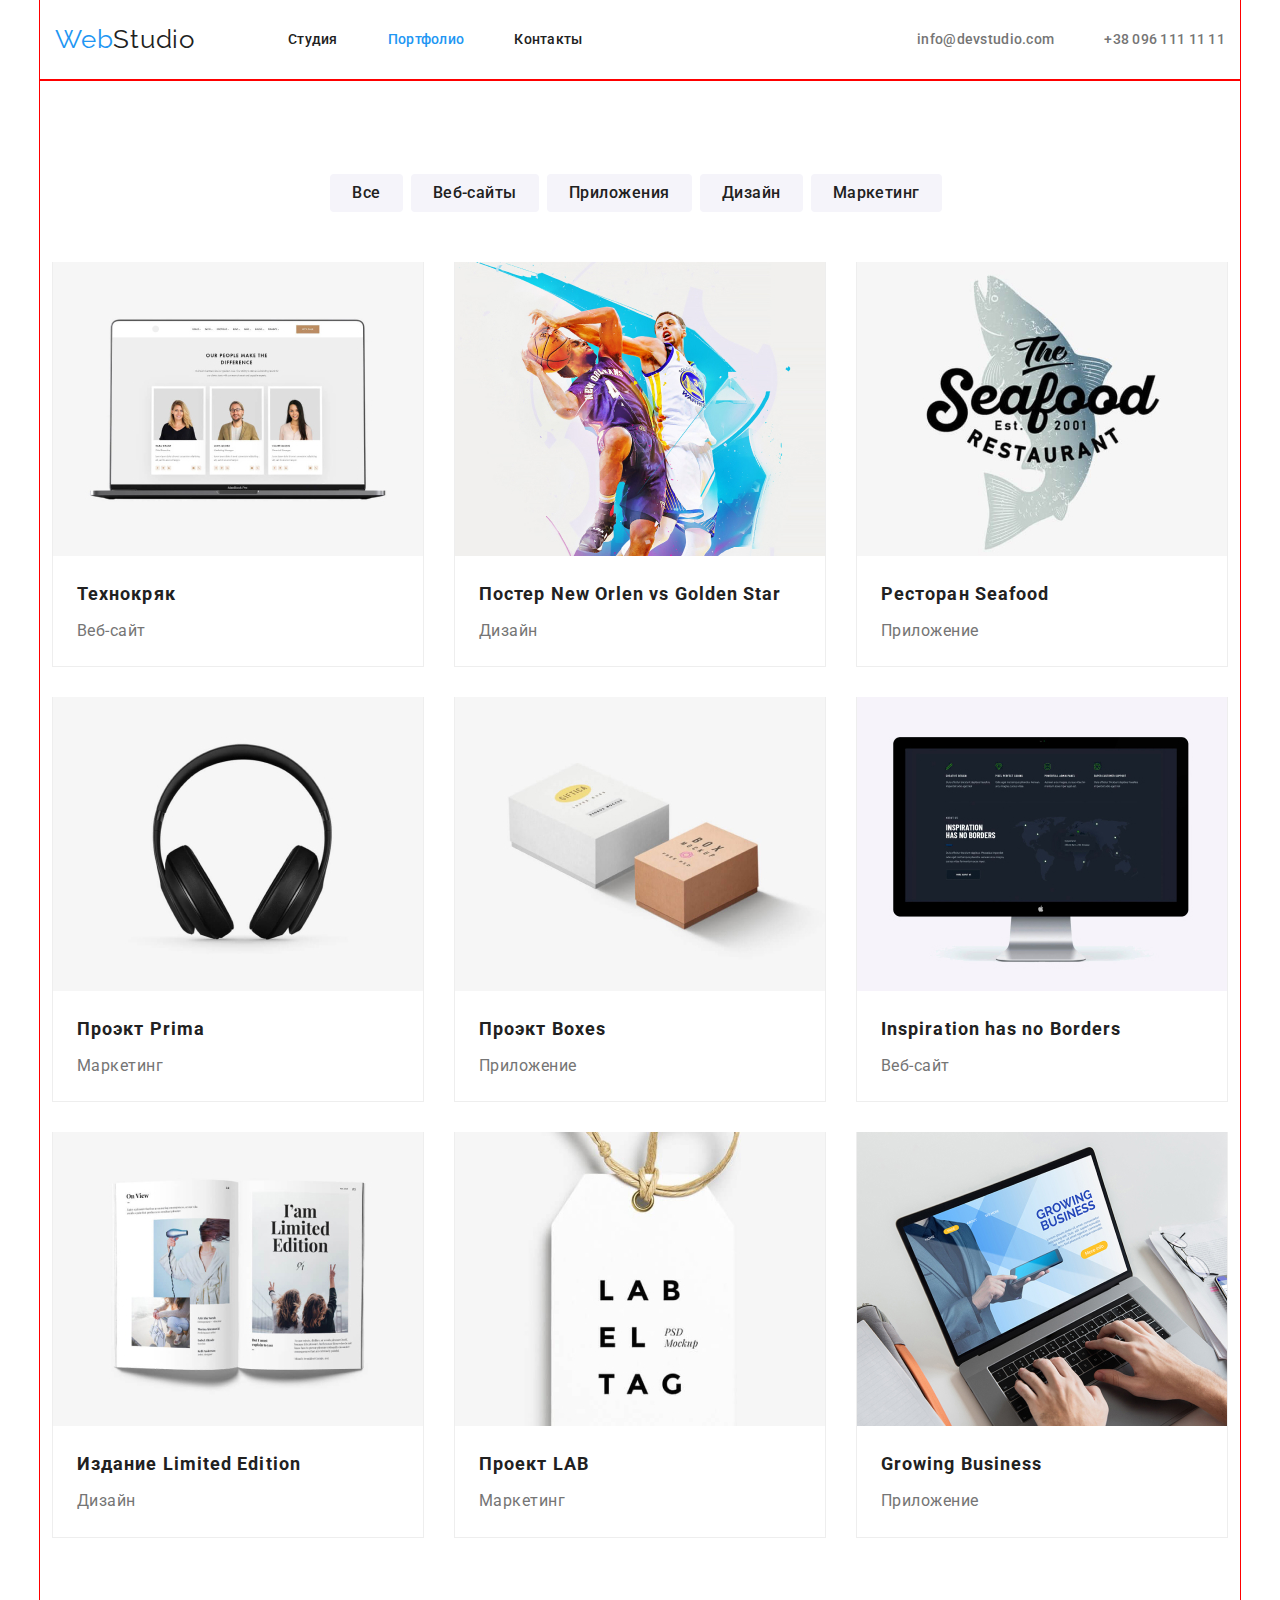
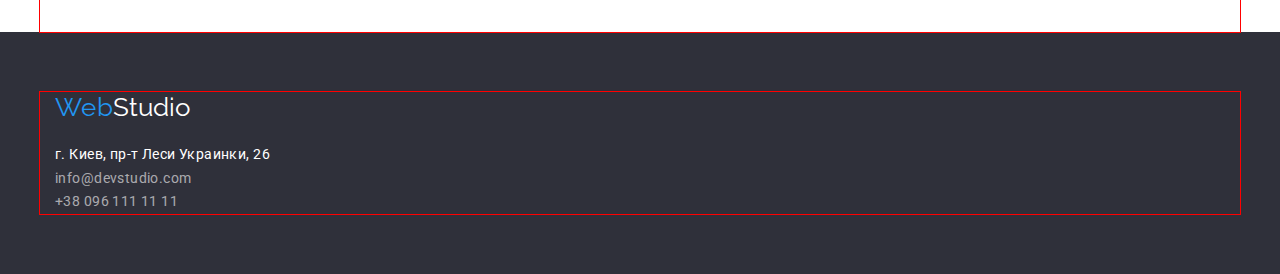
==== commit c0498b1f: "update HW" ====
--- a/portfolio.html
+++ b/portfolio.html
@@ -53,7 +53,7 @@
                 </div>
                 </li>
                 <li>
-                <div class="project centr">
+                <div class="project">
                     <img class="project-photo" src="./images/project2.jpg" alt="Poster" width="370" height="294">
                     <h2 class="project-name">Постер <span lang="en">New Orlen vs Golden Star</span></h2>
                     <p class="project-about">Дизайн</p>
@@ -74,7 +74,7 @@
                 </div>
                 </li>
                 <li>
-                <div class="project centr">
+                <div class="project">
                     <img class="project-photo" src="./images/project5.jpg" alt="Boxes" width="370" height="294">
                     <h2 class="project-name">Проэкт <span lang="en"> Boxes</span></h2>
                     <p class="project-about">Приложение</p>
@@ -95,7 +95,7 @@
                 </div>
                 </li>
                 <li>
-                <div class="project centr">
+                <div class="project">
                     <img class="project-photo" src="./images/project8.jpg" alt="Lab" width="370" height="294">
                     <h2 class="project-name">Проект <span lang="en">LAB</span></h2>
                     <p class="project-about">Маркетинг</p>
--- a/css/styles.css
+++ b/css/styles.css
@@ -6,6 +6,8 @@
     --bj-hero: #2f303a;
     --bj-about: #e5e5e5;
     --bj-team: #f5f4fa;
+    --iteam: 3;
+    --indent: 30px;
 }
 
 .visually-hidden {
@@ -55,6 +57,7 @@
     align-items: center;
     margin-left: auto;
     margin-right: auto;
+    outline: 1px solid red;
 }
 
 .page-nav {
@@ -400,30 +403,27 @@
     0px 2px 2px rgba(0, 0, 0, 0.12);
 }
 
-.centr {
-    margin-left: 30px;
-    margin-right: 30px;
-}
-
 .project-cards {
     display: flex;
     flex-wrap: wrap;
-    justify-content: stretch;
+    justify-content: center;
+    gap: var(--indent);
     margin-top: 50px;
+    margin-left: -15px;
+    margin-right: -15px;
 }
 
 .project {
-    box-sizing: border-box;
-    justify-content: center;
-    max-width: 370px;
+    display: block;
+    align-items: center;
+    flex-basis: calc(100% - var(--indent * (var(--iteam) -1))/var(--iteam));
     border-bottom: 1px solid #EEEEEE;
     border-right: 1px solid #EEEEEE;
     border-left: 1px solid #EEEEEE;
     background-color: var(--bj-color);
-    margin-bottom: 30px;
-}
-
-.project-name {
+}
+
+.project > .project-name {
     font-weight: 700;
     font-size: 18px;
     line-height: 2;    
@@ -433,7 +433,7 @@
     margin-top: 20px;
 }
 
-.project-about {
+.project .project-about {
     font-size: 16px;
     line-height: 1.9;
     letter-spacing: 0.03em;
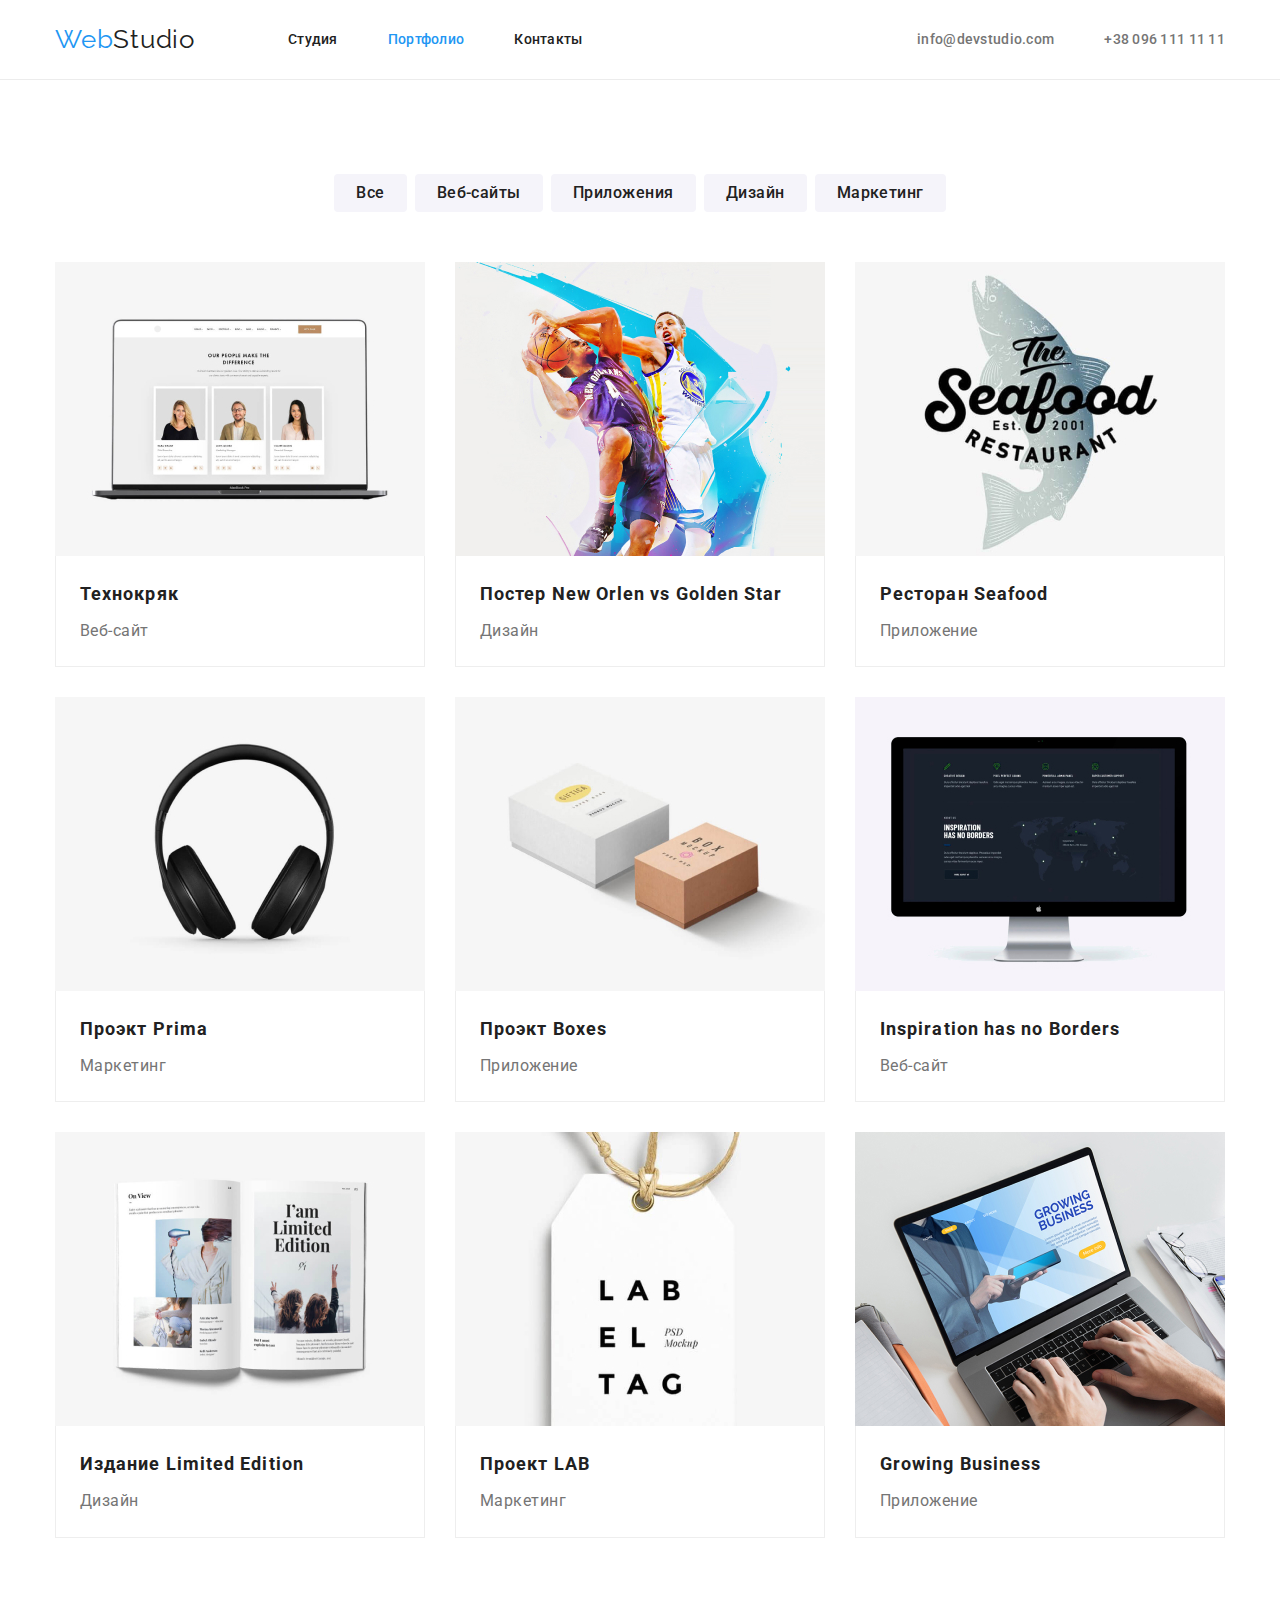
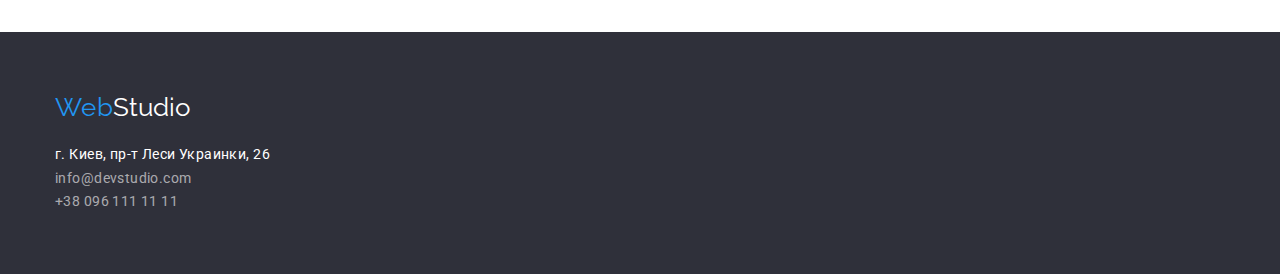
==== commit a9abc58a: "Update HW3" ====
--- a/portfolio.html
+++ b/portfolio.html
@@ -1,133 +1,217 @@
 <!DOCTYPE html>
 <html lang="ru">
-<head>
-    <meta charset="UTF-8">
-    <meta http-equiv="X-UA-Compatible" content="IE=edge">
-    <meta name="viewport" content="width=device-width, initial-scale=1.0">
+  <head>
+    <meta charset="UTF-8" />
+    <meta http-equiv="X-UA-Compatible" content="IE=edge" />
+    <meta name="viewport" content="width=device-width, initial-scale=1.0" />
     <title>Портфоліо</title>
-    <link rel="stylesheet" href="https://cdnjs.cloudflare.com/ajax/libs/modern-normalize/1.0.0/modern-normalize.min.css" />
-    <link rel="preconnect" href="https://fonts.googleapis.com">
-    <link rel="preconnect" href="https://fonts.gstatic.com" crossorigin>
-    <link href="https://fonts.googleapis.com/css2?family=Raleway:wght@700&family=Roboto:wght@400;500;700;900&display=swap"  rel="stylesheet">
-    <link rel="stylesheet" href="./css/styles.css">
-
-   </head>
-
-
-<body>
-<header>
-    <div class="header container">
+    <link
+      rel="stylesheet"
+      href="https://cdnjs.cloudflare.com/ajax/libs/modern-normalize/1.0.0/modern-normalize.min.css"
+    />
+    <link rel="preconnect" href="https://fonts.googleapis.com" />
+    <link rel="preconnect" href="https://fonts.gstatic.com" crossorigin />
+    <link
+      href="https://fonts.googleapis.com/css2?family=Raleway:wght@700&family=Roboto:wght@400;500;700;900&display=swap"
+      rel="stylesheet"
+    />
+    <link rel="stylesheet" href="./css/styles.css" />
+  </head>
+
+  <body>
+    <header>
+      <div class="header container">
         <nav class="page-nav">
-            <a href="" class="page-nav-logo"><span class="logo-web">Web</span><span
-                    class="logo-studio">Studio</span></a>
-
-            <ul class="nav-list list">
-                <li> <a href="./index.html" class="link">Студия</a></li>
-                <li> <a href="./portfolio.html" class="link accent">Портфолио</a></li>
-                <li> <a href="" class="link">Контакты</a></li>
-            </ul>
+          <a href="" class="page-nav-logo"
+            ><span class="logo-web">Web</span
+            ><span class="logo-studio">Studio</span></a
+          >
+
+          <ul class="nav-list list">
+            <li><a href="./index.html" class="link">Студия</a></li>
+            <li>
+              <a href="./portfolio.html" class="link accent">Портфолио</a>
+            </li>
+            <li><a href="" class="link">Контакты</a></li>
+          </ul>
         </nav>
         <ul class="page-header-registration list">
-            <li><a href="mailto:info@devstudio.com" class="mail">info@devstudio.com</a></li>
-            <li><a href="tell:+380961111111" class="tell">+38 096 111 11 11</a></li>
+          <li>
+            <a href="mailto:info@devstudio.com" class="mail"
+              >info@devstudio.com</a
+            >
+          </li>
+          <li>
+            <a href="tell:+380961111111" class="tell">+38 096 111 11 11</a>
+          </li>
         </ul>
-    </div>
-</header>
+      </div>
+    </header>
 
     <main>
-       <section class="section container">
-           <h1 class="visually-hidden">Портфолио</h1>
-        <div class="nav">
-            <button type="button" class="nav-button">Все</button>
-            <button type="button" class="nav-button">Веб-сайты</button>
-            <button type="button" class="nav-button">Приложения</button>
-            <button type="button" class="nav-button">Дизайн</button>
-            <button type="button" class="nav-button">Маркетинг</button>
+      <section class="section">
+        <div class="container">
+          <h1 class="visually-hidden">Портфолио</h1>
+          <ul class="nav list">
+            <li class="nav-iteams">
+              <button type="button" class="nav-button">Все</button>
+            </li>
+            <li class="nav-iteams">
+              <button type="button" class="nav-button">Веб-сайты</button>
+            </li>
+            <li class="nav-iteams">
+              <button type="button" class="nav-button">Приложения</button>
+            </li>
+            <li class="nav-iteams">
+              <button type="button" class="nav-button">Дизайн</button>
+            </li>
+            <li class="nav-iteams">
+              <button type="button" class="nav-button">Маркетинг</button>
+            </li>
+          </ul>
+          <ul class="project-cards list">
+            <li class="project">
+              <img
+                class="project-photo"
+                src="./images/project1.jpg"
+                alt="Технокряк"
+                width="370"
+                height="294"
+              />
+              <div class="project-text">
+              <h2 class="project-name">Технокряк</h2>
+              <p class="project-about">Веб-сайт</p>
+            </div>
+            </li>
+            <li class="project">
+              <img
+                class="project-photo"
+                src="./images/project2.jpg"
+                alt="Poster"
+                width="370"
+                height="294"
+              />
+              <div class="project-text">
+              <h2 class="project-name">
+                Постер <span lang="en">New Orlen vs Golden Star</span>
+              </h2>
+              <p class="project-about">Дизайн</p>
+            </li>
+            <li class="project">
+              <img
+                class="project-photo"
+                src="./images/project3.jpg"
+                alt="Seafood"
+                width="370"
+                height="294"
+              />
+              <div class="project-text">
+              <h2 class="project-name">
+                Ресторан <span lang="en">Seafood</span>
+              </h2>
+              <p class="project-about">Приложение</p>
+            </li>
+            <li class="project">
+              <img
+                class="project-photo"
+                src="./images/project4.jpg"
+                alt="Prima"
+                width="370"
+                height="294"
+              />
+              <div class="project-text">
+              <h2 class="project-name">Проэкт <span lang="en">Prima</span></h2>
+              <p class="project-about">Маркетинг</p>
+            </li>
+            <li class="project">
+              <img
+                class="project-photo"
+                src="./images/project5.jpg"
+                alt="Boxes"
+                width="370"
+                height="294"
+              />
+              <div class="project-text">
+              <h2 class="project-name">Проэкт <span lang="en"> Boxes</span></h2>
+              <p class="project-about">Приложение</p>
+            </li>
+            <li class="project">
+              <img
+                class="project-photo"
+                src="./images/project6.jpg"
+                alt="Borders"
+                width="370"
+                height="294"
+              />
+              <div class="project-text">
+              <h2 class="project-name" lang="en">Inspiration has no Borders</h2>
+              <p class="project-about">Веб-сайт</p>
+            </li>
+            <li class="project">
+              <img
+                class="project-photo"
+                src="./images/project7.jpg"
+                alt="Limited Edition"
+                width="370"
+                height="294"
+              />
+              <div class="project-text">
+              <h2 class="project-name">
+                Издание <span lang="en">Limited Edition</span>
+              </h2>
+              <p class="project-about">Дизайн</p>
+            </li>
+            <li class="project">
+              <img
+                class="project-photo"
+                src="./images/project8.jpg"
+                alt="Lab"
+                width="370"
+                height="294"
+              />
+              <div class="project-text">
+              <h2 class="project-name">Проект <span lang="en">LAB</span></h2>
+              <p class="project-about">Маркетинг</p>
+            </li>
+            <li class="project">
+              <img
+                class="project-photo"
+                src="./images/project9.jpg"
+                alt="Growing Business"
+                width="370"
+                height="294"
+              />
+              <div class="project-text">
+              <h2 class="project-name" lang="en">Growing Business</h2>
+              <p class="project-about">Приложение</p>
+            </li>
+          </ul>
         </div>
-        <ul class="project-cards list">
-                <li>
-                <div class="project">
-                    <img class="project-photo" src="./images/project1.jpg" alt="Технокряк" width="370" height="294">
-                    <h2 class="project-name">Технокряк</h2>
-                    <p class="project-about">Веб-сайт</p>
-                </div>
-                </li>
-                <li>
-                <div class="project">
-                    <img class="project-photo" src="./images/project2.jpg" alt="Poster" width="370" height="294">
-                    <h2 class="project-name">Постер <span lang="en">New Orlen vs Golden Star</span></h2>
-                    <p class="project-about">Дизайн</p>
-                </div>
-                </li>
-                <li>
-                <div class="project">
-                    <img class="project-photo" src="./images/project3.jpg" alt="Seafood" width="370" height="294">
-                    <h2 class="project-name">Ресторан <span lang="en">Seafood</span></h2>
-                    <p class="project-about">Приложение</p>
-                </div>
-                </li>
-                <li>
-                <div class="project">
-                    <img class="project-photo" src="./images/project4.jpg" alt="Prima" width="370" height="294">
-                    <h2 class="project-name">Проэкт <span lang="en">Prima</span></h2>
-                    <p class="project-about">Маркетинг</p>
-                </div>
-                </li>
-                <li>
-                <div class="project">
-                    <img class="project-photo" src="./images/project5.jpg" alt="Boxes" width="370" height="294">
-                    <h2 class="project-name">Проэкт <span lang="en"> Boxes</span></h2>
-                    <p class="project-about">Приложение</p>
-                </div>
-                </li>
-                <li>
-                <div class="project">
-                    <img class="project-photo" src="./images/project6.jpg" alt="Borders" width="370" height="294">
-                    <h2 class="project-name" lang="en">Inspiration has no Borders</h2>
-                    <p class="project-about">Веб-сайт</p>
-                </div>
-                </li>
-                <li>
-                <div class="project">
-                    <img class="project-photo" src="./images/project7.jpg" alt="Limited Edition" width="370" height="294">
-                    <h2 class="project-name">Издание <span lang="en">Limited Edition</span></h2>
-                    <p class="project-about">Дизайн</p>
-                </div>
-                </li>
-                <li>
-                <div class="project">
-                    <img class="project-photo" src="./images/project8.jpg" alt="Lab" width="370" height="294">
-                    <h2 class="project-name">Проект <span lang="en">LAB</span></h2>
-                    <p class="project-about">Маркетинг</p>
-                </div>
-                </li>
-                <li>
-                <div class="project">
-                    <img class="project-photo" src="./images/project9.jpg" alt="Growing Business" width="370" height="294">
-                    <h2 class="project-name" lang="en">Growing Business</h2>
-                    <p class="project-about">Приложение</p>
-                </div>
-                </li>
-            </ul>
-        </section>
+      </section>
     </main>
 
     <footer>
-        <div class="footer container">
-            <div class="footer-logo">
-                <a href="" class="page-nav-logo"><span class="logo-web" lang="en">Web</span><span
-                        class="logo-studio-footer" lang="en">Studio</span></a>
-            </div>
-            <address>
-                <ul class="footer-list list">
-                    <li class="footer-list-adress"><a href="address">г. Киев, пр-т Леси Украинки, 26</a></li>
-                    <li class="footer-list-mail"><a href="mailto:info@devstudio.com">info@devstudio.com</a></li>
-                    <li class="footer-list-tell"><a href="tel:+380961111111">+38 096 111 11 11</a></li>
-                </ul>
-            </address>
+      <div class="footer container">
+        <div class="footer-logo">
+          <a href="" class="page-nav-logo"
+            ><span class="logo-web" lang="en">Web</span
+            ><span class="logo-studio-footer" lang="en">Studio</span></a
+          >
         </div>
-    
+        <address>
+          <ul class="footer-list list">
+            <li class="footer-list-adress">
+              <a href="address">г. Киев, пр-т Леси Украинки, 26</a>
+            </li>
+            <li class="footer-list-mail">
+              <a href="mailto:info@devstudio.com">info@devstudio.com</a>
+            </li>
+            <li class="footer-list-tell">
+              <a href="tel:+380961111111">+38 096 111 11 11</a>
+            </li>
+          </ul>
+        </address>
+      </div>
     </footer>
-
-</body>
-</html>+  </body>
+</html>
--- a/css/styles.css
+++ b/css/styles.css
@@ -1,444 +1,456 @@
 :root {
-    --primary-text-color: #757575;
-    --title-text-color: #212121;
-    --accent-color: #2196f3;
-    --bj-color: #ffffff;
-    --bj-hero: #2f303a;
-    --bj-about: #e5e5e5;
-    --bj-team: #f5f4fa;
-    --iteam: 3;
-    --indent: 30px;
+  --primary-text-color: #757575;
+  --title-text-color: #212121;
+  --accent-color: #2196f3;
+  --bj-color: #ffffff;
+  --bj-hero: #2f303a;
+  --bj-about: #e5e5e5;
+  --bj-team: #f5f4fa;
+  --iteam: 3;
+  --indent: 30px;
 }
 
 .visually-hidden {
-    clip: rect(0 0 0 0);
-    clip-path: inset(50%);
-    height: 1px;
-    overflow: hidden;
-    position: absolute;
-    white-space: nowrap;
-    width: 1px;
+  clip: rect(0 0 0 0);
+  clip-path: inset(50%);
+  height: 1px;
+  overflow: hidden;
+  position: absolute;
+  white-space: nowrap;
+  width: 1px;
 }
 
 .section {
-    padding-top: 94px;
-    padding-bottom: 94px;
+  padding-top: 94px;
+  padding-bottom: 94px;
 }
 
 img {
-    display: block;
-    max-width: 100%;
-    height: auto;
-}
-
-h1, h2, h3, h4, p {
-    margin: 0;
+  display: block;
+  max-width: 100%;
+  height: auto;
+}
+
+h1,
+h2,
+h3,
+h4,
+p {
+  margin: 0;
 }
 
 body {
-    font-family: "Roboto", sans-serif;
-    justify-content: center;
-    align-items: baseline;
+  font-family: "Roboto", sans-serif;
+  justify-content: center;
+  align-items: baseline;
+}
+
+header {
+  border-bottom: 1px solid #ececec;
+  padding-top: 24px;
+  padding-bottom: 24px;
 }
 
 .header {
-    display: flex;
-    align-items: center;
-    border-bottom: 1px solid #ECECEC;
-    background-color: var(--bj-color);
-    padding-top: 24px;
-    padding-bottom: 24px;
-    }
+  display: flex;
+  background-color: var(--bj-color);
+}
 
 .container {
-    width: 1200px;
-    padding-left: 15px;
-    padding-right: 15px;
-    align-items: center;
-    margin-left: auto;
-    margin-right: auto;
-    outline: 1px solid red;
+  width: 1200px;
+  padding-left: 15px;
+  padding-right: 15px;
+  margin-left: auto;
+  margin-right: auto;
 }
 
 .page-nav {
-    display: flex;
-    align-items: center;
+  display: flex;
+  align-items: center;
 }
 
 .logo-web {
-        font-family: "Raleway",
-        sans-serif;
-        font-size: 26px;
-        line-height: 1.19;
-        letter-spacing: 0.03em;
-        color: var(--accent-color);
+  font-family: "Raleway", sans-serif;
+  font-size: 26px;
+  line-height: 1.19;
+  letter-spacing: 0.03em;
+  color: var(--accent-color);
 }
 
 .logo-studio {
-        font-family: "Raleway", sans-serif;
-        font-size: 26px;
-        line-height: 1.19;
-        letter-spacing: 0.03em;
-        color: var(--title-text-color);
+  font-family: "Raleway", sans-serif;
+  font-size: 26px;
+  line-height: 1.19;
+  letter-spacing: 0.03em;
+  color: var(--title-text-color);
 }
 
 .list {
-    list-style: none;
-    margin: 0;
-    padding: 0;
+  list-style: none;
+  margin: 0;
+  padding: 0;
 }
 
 .link,
 .mail,
 .tell {
-    text-decoration: none;
-}
-
+  text-decoration: none;
+}
 
 .link {
-    font-weight: 500;
-    font-size: 14px;
-    line-height: 1.14;
-    letter-spacing: 0.02em;
-    color: var(--title-text-color);
-    padding-right: 50px;
+  font-weight: 500;
+  font-size: 14px;
+  line-height: 1.14;
+  letter-spacing: 0.02em;
+  color: var(--title-text-color);
+  padding-right: 50px;
 }
 
 .accent {
-    color: var(--accent-color);
+  color: var(--accent-color);
 }
 
 .mail,
 .tell {
-    font-weight: 500;
-    font-size: 14px;
-    line-height:1.14;
-    letter-spacing: 0.02em;
-    color: var(--primary-text-color);
-}
-
-.mail{
-    margin-right: 50px;
+  font-weight: 500;
+  font-size: 14px;
+  line-height: 1.14;
+  letter-spacing: 0.02em;
+  color: var(--primary-text-color);
+}
+
+.mail {
+  margin-right: 50px;
 }
 
 .nav-list {
-    display: flex;
-    align-items: center;
-    margin-left: 93px;
+  display: flex;
+  align-items: center;
+  margin-left: 93px;
 }
 
 .nav.list .link {
-    display: flex;
-    align-items: center;
+  display: flex;
+  align-items: center;
 }
 
 .page-header-registration {
-display: flex;
-align-items: center;
-margin-left: auto;
+  display: flex;
+  align-items: center;
+  margin-left: auto;
 }
 
 .page-nav-logo:hover,
 .nav-list .link:hover,
 .page-header-registration .mail:hover,
 .page-header-registration .tell:hover {
-    color: var(--accent-color);
+  color: var(--accent-color);
 }
 
 .page-nav-logo:focus,
 .nav-list .link:focus,
 .page-header-registration .mail:focus,
 .page-header-registration .tell:focus {
-    color: var(--accent-color);
+  color: var(--accent-color);
 }
 
 .page-header-registration .mail,
 .page-header-registration .tell {
-    cursor: pointer;
-    }
+  cursor: pointer;
+}
 
 .page-nav-logo {
-    text-decoration: none;
+  text-decoration: none;
 }
 
 .hero {
-    padding-top: 200px;
-    padding-bottom: 200px;
-    background-color: var(--bj-hero);
+  padding-top: 200px;
+  padding-bottom: 210px;
+  background-color: var(--bj-hero);
 }
 
 .hero-title {
-    text-align: center;
-    text-transform: uppercase;
-    font-weight: 900;
-    font-size: 44px;
-    line-height:1.4;
-    letter-spacing: 0.06em;
-    color: var(--bj-color);
+  text-align: center;
+  text-transform: uppercase;
+  font-weight: 900;
+  font-size: 44px;
+  line-height: 1.4;
+  letter-spacing: 0.06em;
+  color: var(--bj-color);
 }
 
 .hero-button {
-    display: block;
-   justify-content: center;
-   margin-left: auto;
-   margin-right: auto;
-   margin-top: 30px;
-    width: 200px;
-    height: 50px;
-    border-radius: 4px;
-    background: var(--accent-color);
-    box-shadow: 0px 4px 4px rgba(0, 0, 0, 0.15);
-    font-weight: 700;
-    font-size: 16px;
-    line-height:1.9;
-    text-align: center;
-    color: var(--bj-color);
+  display: block;
+  margin-left: auto;
+  margin-right: auto;
+  margin-top: 30px;
+  width: 200px;
+  height: 50px;
+  border-radius: 4px;
+  background: var(--accent-color);
+  box-shadow: 0px 4px 4px rgba(0, 0, 0, 0.15);
+  font-weight: 700;
+  font-size: 16px;
+  line-height: 1.9;
+  text-align: center;
+  color: var(--bj-color);
 }
 
 .hero-button:hover {
-    cursor: pointer;
+  cursor: pointer;
 }
 
 .hero-button:focus {
-    border-color: var(--bj-color);
+  border-color: var(--bj-color);
 }
 
 .specifics {
-   padding-top: 94px;
-   padding-bottom: 94px;
+  padding-top: 94px;
+  padding-bottom: 94px;
 }
 
 .specifics-list {
-    display: flex;
-    align-items: center;
-    margin-left: auto;
-    margin-right: auto;
-}
-
-.specifics-section {
-padding-right: 30px;
+  display: flex;
+  align-items: center;
+  margin-left: auto;
+  margin-right: auto;
+}
+
+.specifics-section:not(:last-child) {
+  margin-right: 30px;
 }
 
 .specifics-title {
-    font-weight: 700;
-    font-size: 14px;
-    line-height: 1.14;
-    letter-spacing: 0.03em;
-    text-transform: uppercase;
-    color: var(--title-text-color);
-    margin-bottom: 10px;
+  font-weight: 700;
+  font-size: 14px;
+  line-height: 1.14;
+  letter-spacing: 0.03em;
+  text-transform: uppercase;
+  color: var(--title-text-color);
+  margin-bottom: 10px;
 }
 
 .specifics-text {
-    width: 270px;
-    font-size: 14px;
-    line-height: 1.7;
-    letter-spacing: 0.03em;
-    color: var(--primary-text-color);
+  width: 270px;
+  font-size: 14px;
+  line-height: 1.7;
+  letter-spacing: 0.03em;
+  color: var(--primary-text-color);
 }
 
 .works {
-    padding-bottom: 94px;
+  padding-bottom: 94px;
 }
 
 .works-title {
-    text-align: center;
-    font-weight: 700;
-    font-size: 36px;
-    line-height: 1.2;
-    letter-spacing: 0.03em;
-    color: var(--title-text-color);
+  text-align: center;
+  font-weight: 700;
+  font-size: 36px;
+  line-height: 1.2;
+  letter-spacing: 0.03em;
+  color: var(--title-text-color);
 }
 
 .works-list {
-display: flex;
-align-items: center;
-justify-content: space-between;
-margin-top: 50px;
-
+  display: flex;
+  margin-top: 50px;
 }
 
 .works-img {
-    max-width: 370px;
-}
-
+  max-width: 370px;
+}
+
+.works-iteams:not(:first-child) {
+  margin-left: 30px;
+}
 
 .about {
-    background-color: var(--bj-about);
+  background-color: var(--bj-about);
 }
 .about-team {
-    background-color: var(--bj-team);
+  background-color: var(--bj-team);
 }
 
 .about-team-title {
-    font-weight: 700;
-    font-size: 36px;
-    line-height: 1.2;
-    text-align: center;
-    letter-spacing: 0.03em;
-    color: var(--title-text-color);
+  font-weight: 700;
+  font-size: 36px;
+  line-height: 1.2;
+  text-align: center;
+  letter-spacing: 0.03em;
+  color: var(--title-text-color);
 }
 
 .team-list {
-display: flex;
-align-items: center;
-justify-content: space-between;
-margin-top: 50px;
+  display: flex;
+  margin-top: 50px;
 }
 
 .person-card {
-    box-sizing: border-box;
-    width: 270px;
-    height: 368px;
-    background-color: var(--bj-color);
-    border-radius: 0px 0px 4px 4px;
-    box-shadow: 0px 1px 3px rgba(0, 0, 0, 0.12), 0px 1px 1px rgba(0, 0, 0, 0.14),
-        0px 2px 1px rgba(0, 0, 0, 0.2);
+  box-sizing: border-box;
+  width: 270px;
+  height: 368px;
+  background-color: var(--bj-color);
+  border-radius: 0px 0px 4px 4px;
+  box-shadow: 0px 1px 3px rgba(0, 0, 0, 0.12), 0px 1px 1px rgba(0, 0, 0, 0.14),
+    0px 2px 1px rgba(0, 0, 0, 0.2);
+  padding-bottom: 30px;
+}
+
+.person-card:not(:last-child) {
+  margin-right: 30px;
+}
+
+.person-text {
+  align-items: center;
+  padding-top: 30px;
+  padding-bottom: 30px;
 }
 
 .team-name {
-    font-weight: 500;
-    font-size: 16px;
-    line-height: 1.2;
-    text-align: center;
-    letter-spacing: 0.03em;
-    color: var(--title-text-color);
-    margin-top: 30px;
-    margin-bottom: 0px;
+  font-weight: 500;
+  font-size: 16px;
+  line-height: 1.2;
+  text-align: center;
+  letter-spacing: 0.03em;
+  color: var(--title-text-color);
+  margin-bottom: 0px;
 }
 
 .team-position {
-    font-size: 16px;
-    line-height: 1.2;
-    text-align: center;
-    letter-spacing: 0.03em;
-    color: var(--primary-text-color);
+  font-size: 16px;
+  line-height: 1.2;
+  text-align: center;
+  letter-spacing: 0.03em;
+  color: var(--primary-text-color);
+  padding-top: 10px;
 }
 
 footer {
-    background-color: var(--bj-hero);
-    padding-top: 60px;
-    padding-bottom: 60px;
+  background-color: var(--bj-hero);
+  padding-top: 60px;
+  padding-bottom: 60px;
 }
 
 .logo-studio-footer {
-    font-family: "Raleway", sans-serif;
-    font-size: 26px;
-    line-height: 1.2;
-    color: var(--bj-color);
+  font-family: "Raleway", sans-serif;
+  font-size: 26px;
+  line-height: 1.2;
+  color: var(--bj-color);
+}
+
+address {
+  margin-top: 20px;
 }
 
 .footer-list {
-    text-decoration: none;
-    margin-top: 20px;
-}
-
-.footer-list-adress > a{
-    font-style: normal;
-    font-weight: 400;
-    font-size: 14px;
-    line-height: 1.7;
-    letter-spacing: 0.03em;
-    text-decoration: none;
-    color: var(--bj-color);
-    }
-
-.footer-list-mail > a{
-    font-style: normal;
-    font-weight: 400;
-    font-size: 14px;
-    line-height: 1.7;    
-    letter-spacing: 0.03em;
-    color: rgba(255, 255, 255, 0.6);
-    text-decoration: none;
+  text-decoration: none;
+}
+
+.footer-list-adress > a {
+  font-style: normal;
+  font-weight: 400;
+  font-size: 14px;
+  line-height: 1.7;
+  letter-spacing: 0.03em;
+  text-decoration: none;
+  color: var(--bj-color);
+}
+
+.footer-list-mail > a {
+  font-style: normal;
+  font-weight: 400;
+  font-size: 14px;
+  line-height: 1.7;
+  letter-spacing: 0.03em;
+  color: rgba(255, 255, 255, 0.6);
+  text-decoration: none;
 }
 
 .footer-list-tell > a {
-    font-style: normal;
-    font-weight: 400;
-    font-size: 14px;
-    line-height: 1.7;
-    letter-spacing: 0.03em;
-    color: rgba(255, 255, 255, 0.6);
-    text-decoration: none;
+  font-style: normal;
+  font-weight: 400;
+  font-size: 14px;
+  line-height: 1.7;
+  letter-spacing: 0.03em;
+  color: rgba(255, 255, 255, 0.6);
+  text-decoration: none;
 }
 
 .footer-list-mail > a:hover,
 .footer-list-tell > a:hover,
 .footer-list-mail > a:focus,
 .footer-list-tell > a:focus {
-    color: var(--accent-color);
+  color: var(--accent-color);
 }
 
 .nav {
-    display: flex;
-    align-items: center;
-    justify-content: center;
+  display: flex;
+  align-items: center;
+  justify-content: center;
+}
+
+.nav-iteams:not(:last-child) {
+  margin-right: 8px;
 }
 
 .nav-button {
-    font-weight: 500;
-    font-size: 16px;
-    line-height: 1.6;
-    text-align: center;
-    letter-spacing: 0.03em;
-    color: var(--title-text-color);
-    background-color: var(--bj-team);
-    border-radius: 4px;
-    border: none;
-    padding-top: 6px;
-    padding-left:  22px;
-    padding-bottom: 6px;
-    padding-right: 22px;
-    margin-right: 8px;
-    }
+  font-weight: 500;
+  font-size: 16px;
+  line-height: 1.6;
+  text-align: center;
+  letter-spacing: 0.03em;
+  color: var(--title-text-color);
+  background-color: var(--bj-team);
+  border-radius: 4px;
+  border: none;
+  padding-top: 6px;
+  padding-left: 22px;
+  padding-bottom: 6px;
+  padding-right: 22px;
+}
 
 .nav-button:hover,
 .nav-button:focus {
-    cursor: pointer;
-    color: var(--bj-color);
-    background-color: var(--accent-color);
-    box-shadow: 0px 3px 1px rgba(0, 0, 0, 0.1),
-    0px 1px 2px rgba(0, 0, 0, 0.08),
+  cursor: pointer;
+  color: var(--bj-color);
+  background-color: var(--accent-color);
+  box-shadow: 0px 3px 1px rgba(0, 0, 0, 0.1), 0px 1px 2px rgba(0, 0, 0, 0.08),
     0px 2px 2px rgba(0, 0, 0, 0.12);
 }
 
 .project-cards {
-    display: flex;
-    flex-wrap: wrap;
-    justify-content: center;
-    gap: var(--indent);
-    margin-top: 50px;
-    margin-left: -15px;
-    margin-right: -15px;
+  display: flex;
+  flex-wrap: wrap;
+  margin-top: 50px;
+  margin-left: -30px;
+  margin-bottom: -30px;
 }
 
 .project {
-    display: block;
-    align-items: center;
-    flex-basis: calc(100% - var(--indent * (var(--iteam) -1))/var(--iteam));
-    border-bottom: 1px solid #EEEEEE;
-    border-right: 1px solid #EEEEEE;
-    border-left: 1px solid #EEEEEE;
-    background-color: var(--bj-color);
-}
-
-.project > .project-name {
-    font-weight: 700;
-    font-size: 18px;
-    line-height: 2;    
-    letter-spacing: 0.06em;
-    color: var(--title-text-color);
-    margin-left: 24px;
-    margin-top: 20px;
-}
-
-.project .project-about {
-    font-size: 16px;
-    line-height: 1.9;
-    letter-spacing: 0.03em;
-    color: var(--primary-text-color);
-    margin-left: 24px;
-    margin-top: 4px;
-    margin-bottom: 20px;
-}+  background-color: var(--bj-color);
+  margin-left: 30px;
+  margin-bottom: 30px;
+}
+
+.project-text {
+  border-bottom: 1px solid #eeeeee;
+  border-right: 1px solid #eeeeee;
+  border-left: 1px solid #eeeeee;
+  padding: 20px 24px;
+}
+
+.project-name {
+  font-weight: 700;
+  font-size: 18px;
+  line-height: 2;
+  letter-spacing: 0.06em;
+  color: var(--title-text-color);
+}
+
+.project-about {
+  font-size: 16px;
+  line-height: 1.9;
+  letter-spacing: 0.03em;
+  color: var(--primary-text-color);
+  margin-top: 4px;
+}
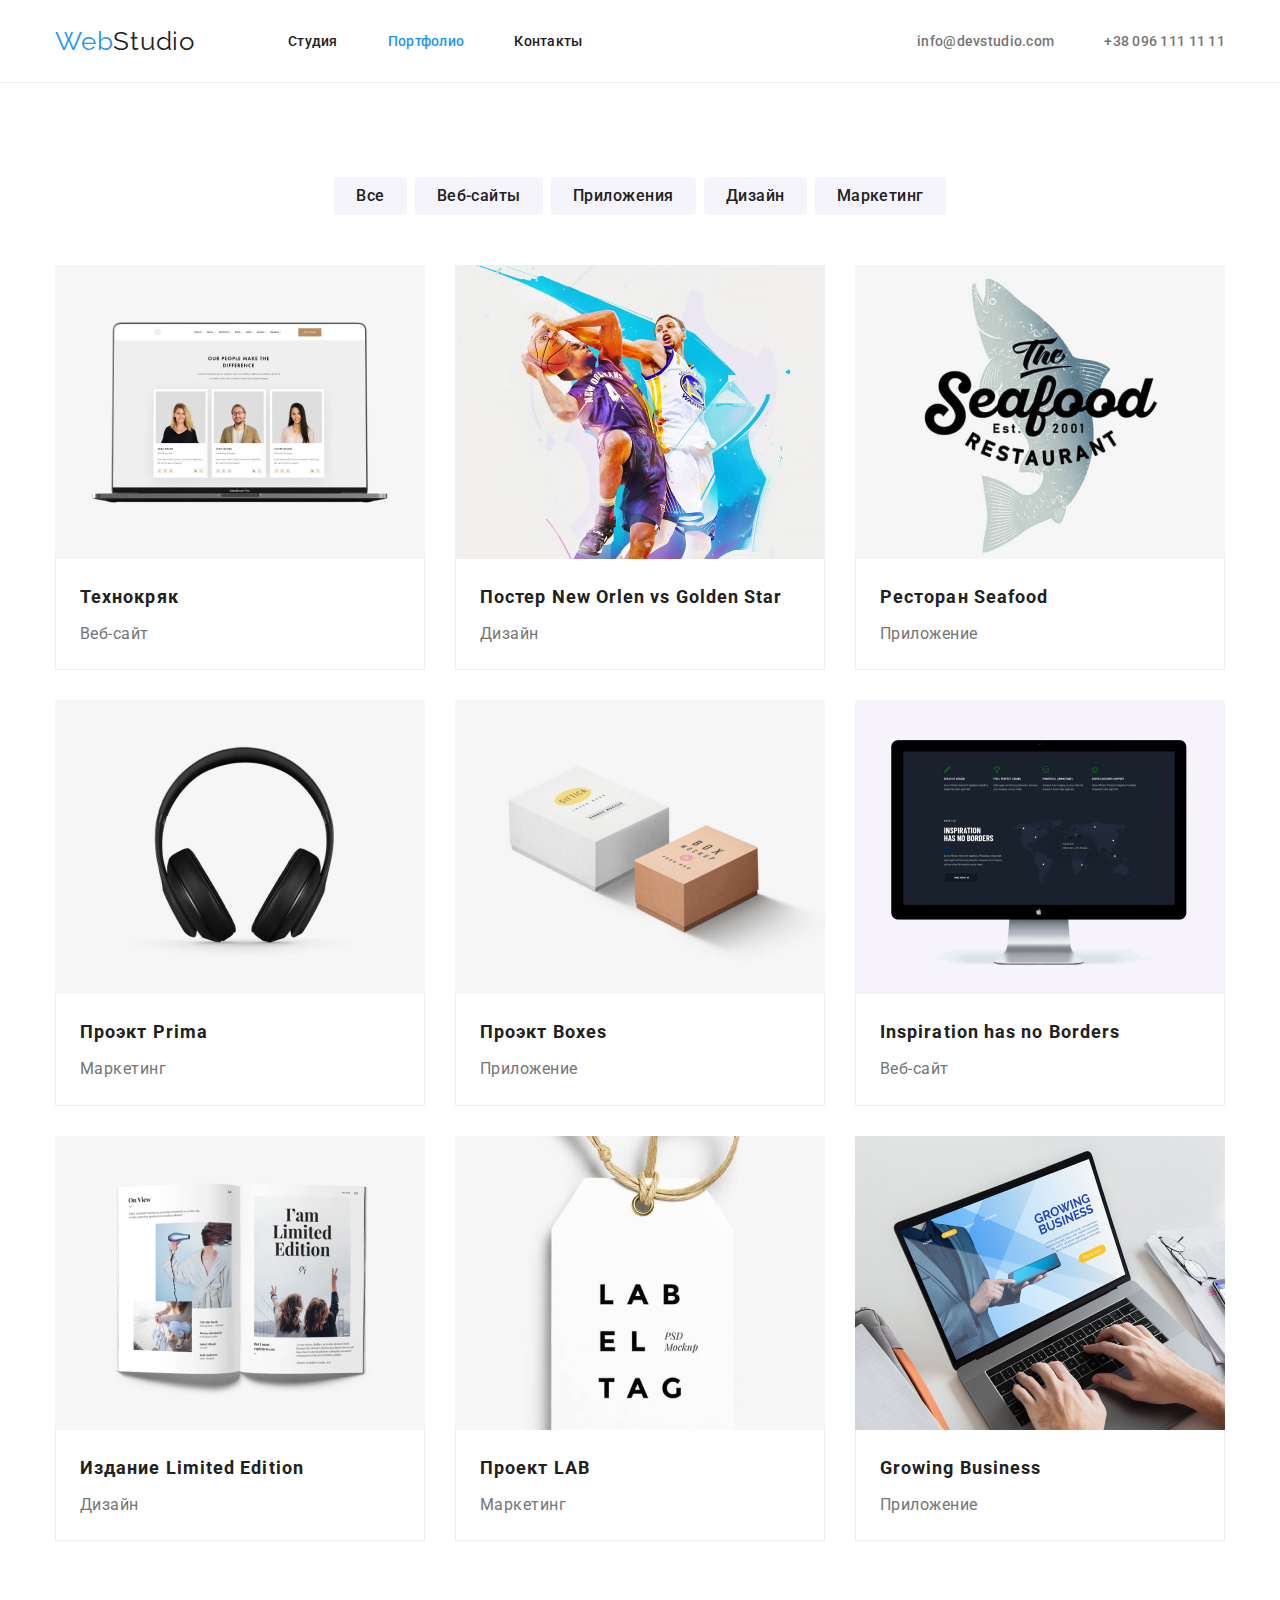
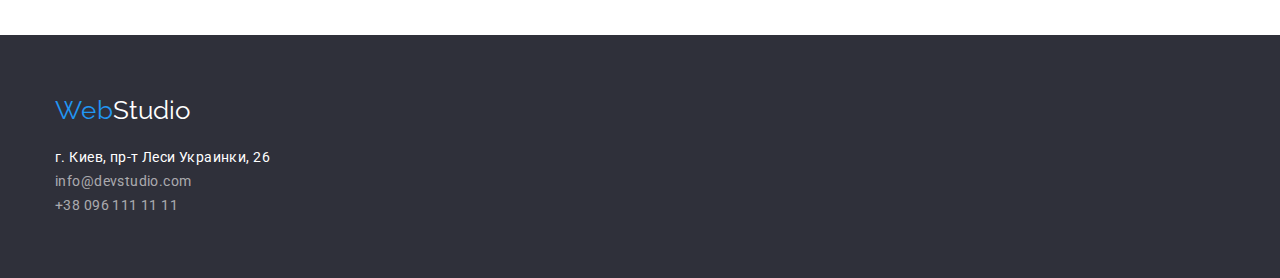
==== commit a8c56727: "Update" ====
--- a/portfolio.html
+++ b/portfolio.html
@@ -28,19 +28,21 @@
           >
 
           <ul class="nav-list list">
-            <li><a href="./index.html" class="link">Студия</a></li>
-            <li>
+            <li class="nav-list-link">
+              <a href="./index.html" class="link">Студия</a>
+            </li>
+            <li class="nav-list-link">
               <a href="./portfolio.html" class="link accent">Портфолио</a>
             </li>
-            <li><a href="" class="link">Контакты</a></li>
+            <li class="nav-list-link"><a href="" class="link">Контакты</a></li>
           </ul>
         </nav>
         <ul class="page-header-registration list">
-          <li>
+          <li class="nav-list-link">
             <a href="mailto:info@devstudio.com" class="mail"
               >info@devstudio.com</a
             >
-          </li>
+          </li class="nav-list-link">
           <li>
             <a href="tell:+380961111111" class="tell">+38 096 111 11 11</a>
           </li>
--- a/css/styles.css
+++ b/css/styles.css
@@ -47,8 +47,6 @@
 
 header {
   border-bottom: 1px solid #ececec;
-  padding-top: 24px;
-  padding-bottom: 24px;
 }
 
 .header {
@@ -97,13 +95,21 @@
   text-decoration: none;
 }
 
+.nav-list-link:not(:last-child) {
+  margin-right: 50px;
+}
+
+.nav-list-link {
+  padding-top: 32px;
+  padding-bottom: 32px;
+}
+
 .link {
   font-weight: 500;
   font-size: 14px;
   line-height: 1.14;
   letter-spacing: 0.02em;
   color: var(--title-text-color);
-  padding-right: 50px;
 }
 
 .accent {
@@ -119,10 +125,6 @@
   color: var(--primary-text-color);
 }
 
-.mail {
-  margin-right: 50px;
-}
-
 .nav-list {
   display: flex;
   align-items: center;
@@ -130,7 +132,7 @@
 }
 
 .nav.list .link {
-  display: flex;
+  display: block;
   align-items: center;
 }
 
@@ -293,7 +295,6 @@
   border-radius: 0px 0px 4px 4px;
   box-shadow: 0px 1px 3px rgba(0, 0, 0, 0.12), 0px 1px 1px rgba(0, 0, 0, 0.14),
     0px 2px 1px rgba(0, 0, 0, 0.2);
-  padding-bottom: 30px;
 }
 
 .person-card:not(:last-child) {
@@ -322,7 +323,7 @@
   text-align: center;
   letter-spacing: 0.03em;
   color: var(--primary-text-color);
-  padding-top: 10px;
+  margin-top: 10px;
 }
 
 footer {
@@ -422,14 +423,19 @@
   display: flex;
   flex-wrap: wrap;
   margin-top: 50px;
-  margin-left: -30px;
-  margin-bottom: -30px;
 }
 
 .project {
   background-color: var(--bj-color);
-  margin-left: 30px;
+  margin-right: 30px;
   margin-bottom: 30px;
+}
+.project:nth-child(3n) {
+  margin-right: 0px;
+}
+
+.project:nth-child(n + 7) {
+  margin-bottom: 0px;
 }
 
 .project-text {
